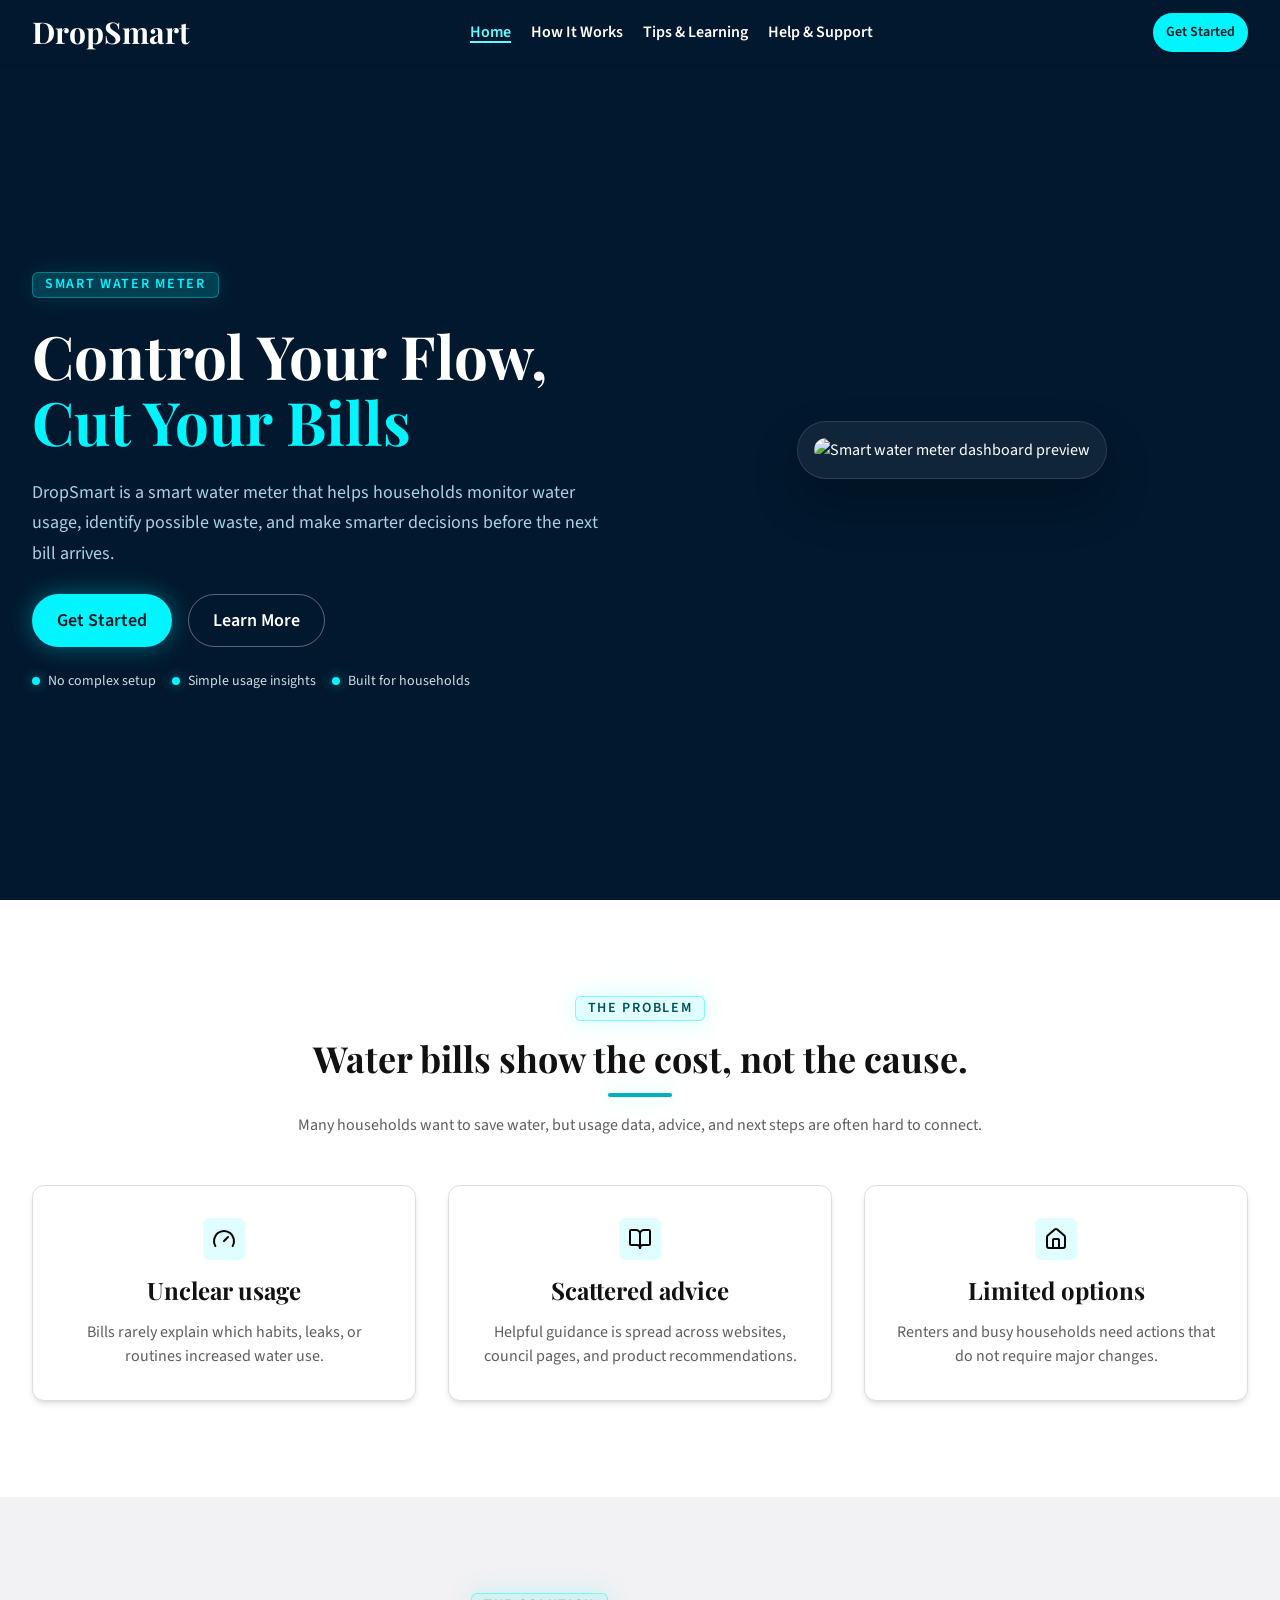
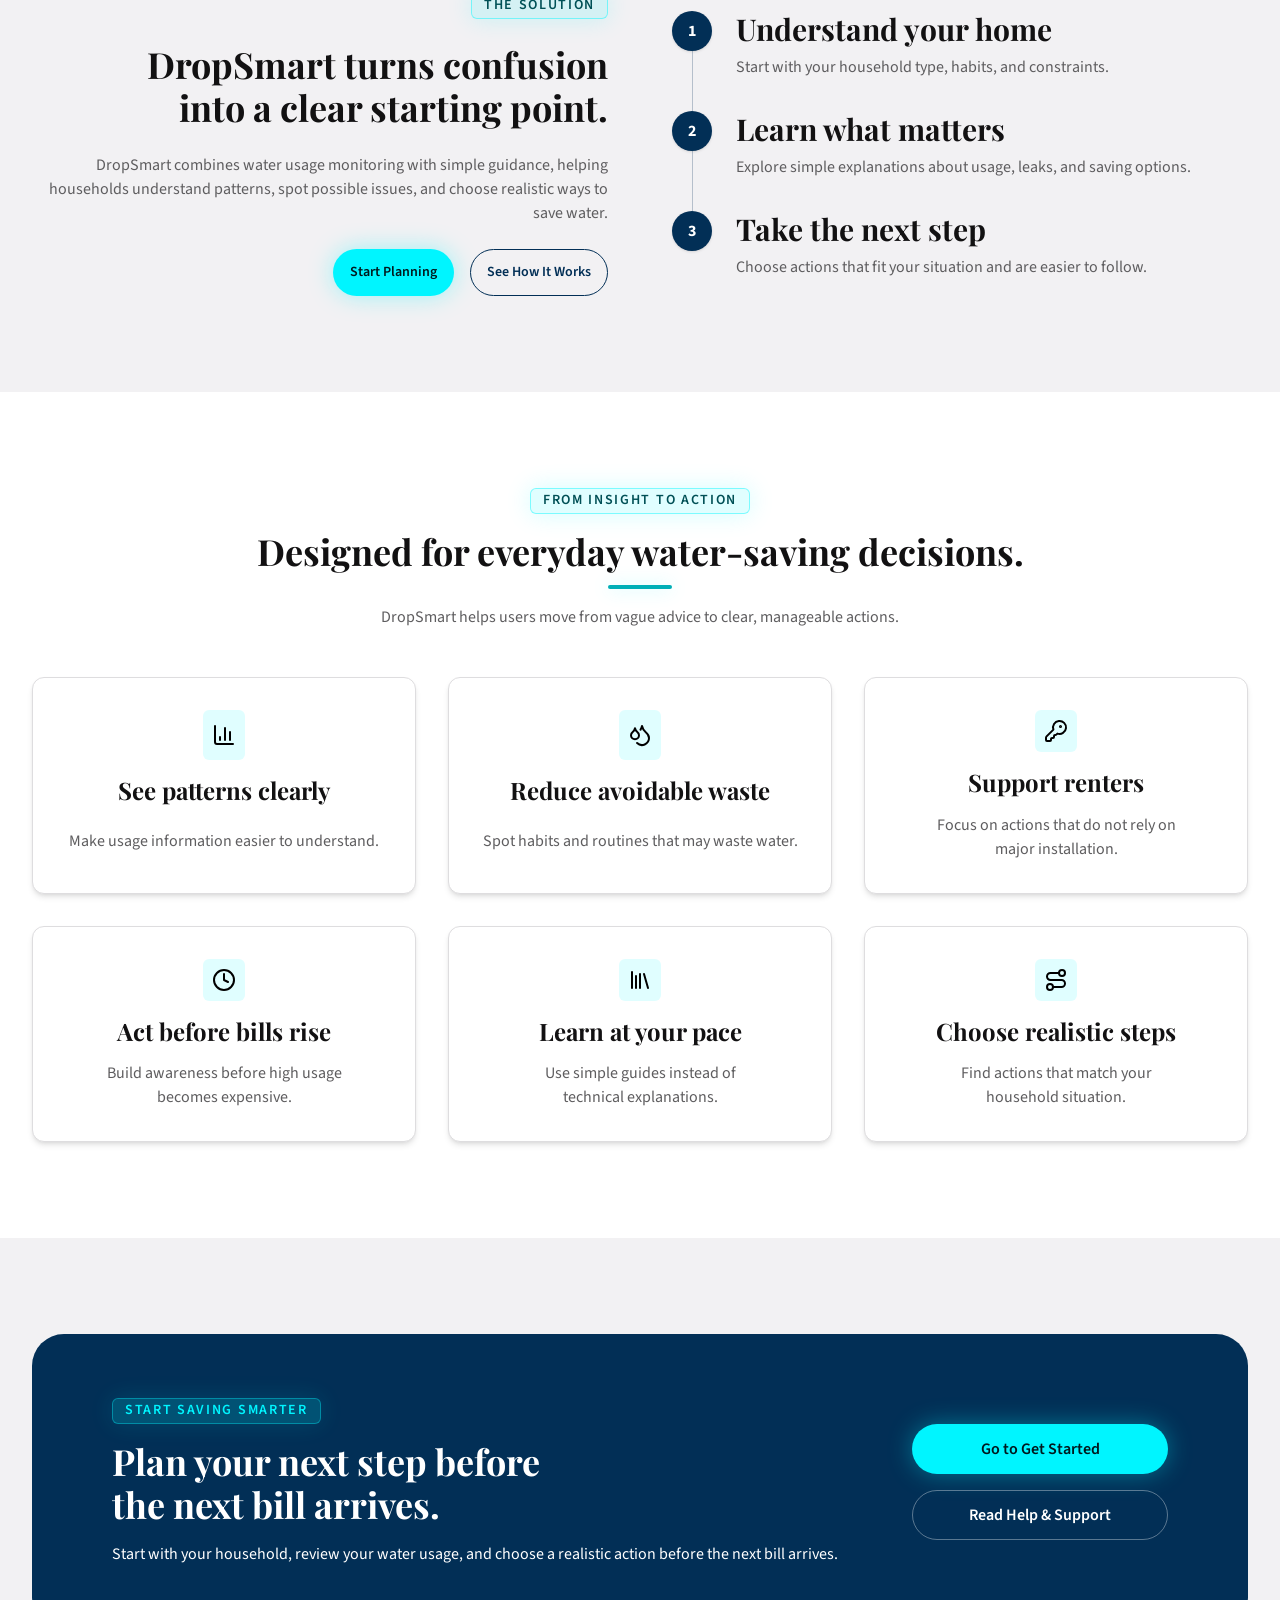
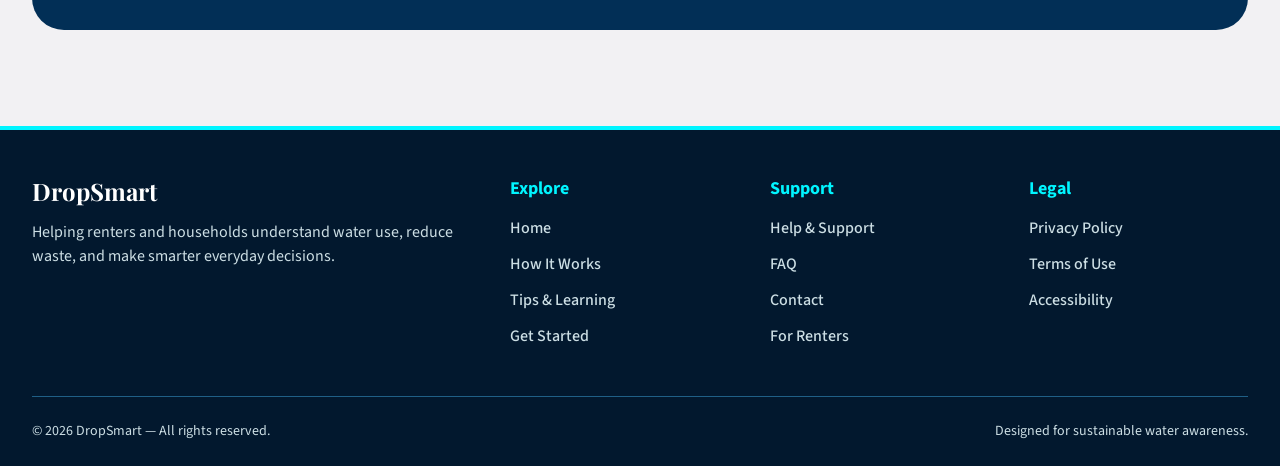
==== index.html @ 9a035179 "Move home hero styles to page CSS" ====
<!doctype html>
<html lang="en">

<head>
  <meta charset="utf-8">
  <meta name="viewport" content="width=device-width,initial-scale=1">
  <meta name="description"
    content="DropSmart helps households understand water use, spot waste, and plan smarter water-saving decisions before the next bill arrives.">
  <title>DropSmart | Smart Water Meter Planning</title>
  <link rel="canonical" href="https://silentlie.github.io/dropsmart-website/">
  <link rel="preconnect" href="https://fonts.googleapis.com">
  <link rel="preconnect" href="https://fonts.gstatic.com" crossorigin>
  <link
    href="https://fonts.googleapis.com/css2?family=Playfair+Display:ital,wght@0,400..900;1,400..900&family=Source+Sans+3:ital,wght@0,200..900;1,200..900&display=swap"
    rel="stylesheet">
  <link rel="stylesheet" href="css/styles.css">
</head>

<body>
  <header class="site-header">
    <div class="container">
      <div class="header-inner">
        <a class="logo" href="./">
          DropSmart
        </a>
        <nav class="nav" aria-label="Main navigation">
          <ul class="nav-list">
            <li><a class="nav-link" href="./" aria-current="page">Home</a></li>
            <li><a class="nav-link" href="./how-it-works/">How It Works</a></li>
            <li><a class="nav-link" href="./tips-learning/">Tips &amp; Learning</a></li>
            <li><a class="nav-link" href="./help-support/">Help &amp; Support</a></li>
          </ul>
        </nav>
        <a class="cta btn accent xs pill pulse" href="./get-started/">
          Get Started
        </a>
        <details class="mobile-menu">
          <summary class="menu-toggle" aria-label="Open navigation menu">☰</summary>
        </details>
      </div>
      <nav class="mobile-nav" aria-label="Mobile navigation">
        <ul class="nav-list">
          <li><a class="nav-link" href="./" aria-current="page">Home</a></li>
          <li><a class="nav-link" href="./how-it-works/">How It Works</a></li>
          <li><a class="nav-link" href="./tips-learning/">Tips &amp; Learning</a></li>
          <li><a class="nav-link" href="./help-support/">Help &amp; Support</a></li>
          <li>
            <a class="cta btn accent pill pulse" href="./get-started/">
              Get Started
            </a>
          </li>
        </ul>
      </nav>
    </div>
  </header>

  <main>
    <section class="hero home-hero" aria-labelledby="hero-title">
      <div class="container">
        <div class="hero-inner grid two">
          <div class="hero-text">
            <p class="eyebrow glass-accent">
              Smart Water Meter
            </p>
            <h1 class="hero-title" id="hero-title">
              Control Your Flow,
              <span>Cut Your Bills</span>
            </h1>
            <p class="hero-description">
              DropSmart is a smart water meter that helps households monitor water usage, identify possible waste, and
              make smarter decisions before the next bill arrives.
            </p>
            <div class="hero-actions cluster">
              <a class="btn accent lg pill glow pulse" href="./get-started/">
                Get Started
              </a>
              <a class="btn outline-inverse lg pill" href="./how-it-works/">
                Learn More
              </a>
            </div>
            <div class="hero-footnotes cluster">
              <span>No complex setup</span>
              <span>Simple usage insights</span>
              <span>Built for households</span>
            </div>
          </div>
          <div class="hero-media">
            <div class="hero-device">
              <img src="https://placehold.co/600x500?text=Smart+Water+Meter" alt="Smart water meter dashboard preview">
            </div>
          </div>
        </div>
      </div>
    </section>

    <section class="problem-section section lg" aria-labelledby="problem-title">
      <div class="container">
        <div class="section-header">
          <p class="eyebrow accent">The Problem</p>
          <h2 id="problem-title">
            Water bills show the cost,
            not the cause.
          </h2>
          <p>
            Many households want to save water,
            but usage data, advice, and next steps
            are often hard to connect.
          </p>
        </div>
        <div class="grid three">
          <article class="card interactive">
            <div class="icon accent borderless shadowless">
              <img src="assets/icons/gauge.svg" alt="" aria-hidden="true">
            </div>
            <h3>Unclear usage</h3>
            <p>
              Bills rarely explain which habits,
              leaks, or routines increased water use.
            </p>
          </article>
          <article class="card interactive">
            <div class="icon accent borderless shadowless">
              <img src="assets/icons/book-open.svg" alt="" aria-hidden="true">
            </div>
            <h3>Scattered advice</h3>
            <p>
              Helpful guidance is spread across websites,
              council pages, and product recommendations.
            </p>
          </article>
          <article class="card interactive">
            <div class="icon accent borderless shadowless">
              <img src="assets/icons/house.svg" alt="" aria-hidden="true">
            </div>
            <h3>Limited options</h3>
            <p>
              Renters and busy households need actions
              that do not require major changes.
            </p>
          </article>
        </div>
      </div>
    </section>

    <section class="solution-section section lg" aria-labelledby="solution-title">
      <div class="container">
        <div class="grid two">
          <div class="solution-intro">
            <p class="eyebrow accent">
              The Solution
            </p>
            <h2 id="solution-title">
              DropSmart turns confusion
              into a clear starting point.
            </h2>
            <p>
              DropSmart combines water usage monitoring with simple guidance, helping households understand patterns,
              spot possible issues, and choose realistic ways to save water.
            </p>
            <div class="solution-actions cluster">
              <a class="btn accent pill glow sm" href="./get-started/">
                Start Planning
              </a>
              <a class="btn outline pill sm" href="./how-it-works/">
                See How It Works
              </a>
            </div>
          </div>
          <ol class="solution-steps">
            <li class="solution-step">
              <div class="solution-step-rail" aria-hidden="true">
                <span class="solution-step-number">1</span>
                <span class="solution-step-line"></span>
              </div>

              <div class="solution-step-body">
                <h3>Understand your home</h3>
                <p>
                  Start with your household type,
                  habits, and constraints.
                </p>
              </div>
            </li>

            <li class="solution-step">
              <div class="solution-step-rail" aria-hidden="true">
                <span class="solution-step-number">2</span>
                <span class="solution-step-line"></span>
              </div>

              <div class="solution-step-body">
                <h3>Learn what matters</h3>
                <p>
                  Explore simple explanations about usage,
                  leaks, and saving options.
                </p>
              </div>
            </li>

            <li class="solution-step">
              <div class="solution-step-rail" aria-hidden="true">
                <span class="solution-step-number">3</span>
                <span class="solution-step-line"></span>
              </div>

              <div class="solution-step-body">
                <h3>Take the next step</h3>
                <p>
                  Choose actions that fit your situation
                  and are easier to follow.
                </p>
              </div>
            </li>
          </ol>
        </div>
      </div>
    </section>

    <section class="benefits-section section lg" aria-labelledby="benefits-title">
      <div class="container">
        <div class="section-header center">
          <p class="eyebrow accent">
            From Insight to Action
          </p>
          <h2 id="benefits-title">
            Designed for everyday
            water-saving decisions.
          </h2>
          <p>
            DropSmart helps users move from vague advice
            to clear, manageable actions.
          </p>
        </div>
        <div class="grid three">
          <article class="card interactive">
            <div class="icon accent borderless shadowless">
              <img src="assets/icons/chart-column.svg" alt="" aria-hidden="true">
            </div>
            <h3>See patterns clearly</h3>
            <p>
              Make usage information easier to understand.
            </p>
          </article>
          <article class="card interactive">
            <div class="icon accent borderless shadowless">
              <img src="assets/icons/droplets.svg" alt="" aria-hidden="true">
            </div>
            <h3>Reduce avoidable waste</h3>
            <p>
              Spot habits and routines
              that may waste water.
            </p>
          </article>
          <article class="card interactive">
            <div class="icon accent borderless shadowless">
              <img src="assets/icons/key-round.svg" alt="" aria-hidden="true">
            </div>
            <h3>Support renters</h3>
            <p>
              Focus on actions that do not rely
              on major installation.
            </p>
          </article>
          <article class="card interactive">
            <div class="icon accent borderless shadowless">
              <img src="assets/icons/clock.svg" alt="" aria-hidden="true">
            </div>
            <h3>Act before bills rise</h3>
            <p>
              Build awareness before high usage
              becomes expensive.
            </p>
          </article>
          <article class="card interactive">
            <div class="icon accent borderless shadowless">
              <img src="assets/icons/library.svg" alt="" aria-hidden="true">
            </div>
            <h3>Learn at your pace</h3>
            <p>
              Use simple guides instead
              of technical explanations.
            </p>
          </article>
          <article class="card interactive">
            <div class="icon accent borderless shadowless">
              <img src="assets/icons/route.svg" alt="" aria-hidden="true">
            </div>
            <h3>Choose realistic steps</h3>
            <p>
              Find actions that match
              your household situation.
            </p>
          </article>
        </div>
      </div>
    </section>

    <section class="cta-section section lg" aria-labelledby="cta-title">
      <div class="container">
        <div class="cta-panel">
          <div class="cta-text">
            <p class="eyebrow glass-accent">Start Saving Smarter</p>
            <h2 id="cta-title">Plan your next step before the next bill arrives.</h2>
            <p>
              Start with your household, review your water usage, and choose a realistic action before the next bill
              arrives.
            </p>
          </div>
          <div class="section-actions">
            <a class="btn accent pill glow pulse" href="./get-started/">Go to Get Started</a>
            <a class="btn outline-inverse pill" href="./help-support/">Read Help &amp; Support</a>
          </div>
        </div>
      </div>
    </section>
  </main>

  <footer class="site-footer">
    <div class="container">
      <div class="footer-top">
        <div class="footer-brand">
          <a class="footer-logo" href="./">
            DropSmart
          </a>
          <p class="footer-description">
            Helping renters and households understand water use,
            reduce waste, and make smarter everyday decisions.
          </p>
        </div>
        <nav class="footer-section" aria-label="Explore">
          <h2 class="footer-heading">
            Explore
          </h2>
          <ul class="footer-list">
            <li><a class="footer-link" href="./">Home</a></li>
            <li><a class="footer-link" href="./how-it-works/">How It Works</a></li>
            <li><a class="footer-link" href="./tips-learning/">Tips &amp; Learning</a></li>
            <li><a class="footer-link" href="./get-started/">Get Started</a></li>
          </ul>
        </nav>
        <nav class="footer-section" aria-label="Support">
          <h2 class="footer-heading">
            Support
          </h2>

          <ul class="footer-list">
            <li><a class="footer-link" href="./help-support/">Help &amp; Support</a></li>
            <li><a class="footer-link" href="./help-support/#faq">FAQ</a></li>
            <li><a class="footer-link" href="./help-support/#contact">Contact</a></li>
            <li><a class="footer-link" href="./tips-learning/#renters">For Renters</a></li>
          </ul>
        </nav>
        <nav class="footer-section" aria-label="Legal">
          <h2 class="footer-heading">
            Legal
          </h2>
          <ul class="footer-list">
            <li><a class="footer-link" href="#">Privacy Policy</a></li>
            <li><a class="footer-link" href="#">Terms of Use</a></li>
            <li><a class="footer-link" href="#">Accessibility</a></li>
          </ul>
        </nav>
      </div>
      <div class="footer-bottom">
        <p class="footer-copy">
          &copy; 2026 DropSmart — All rights reserved.
        </p>
        <p class="footer-note">
          Designed for sustainable water awareness.
        </p>
      </div>
    </div>
  </footer>
</body>

</html>
---- css/styles.css ----
@import "./base/reset.css";
@import "./base/tokens.css";
@import "./base/typography.css";
@import "./base/utils.css";
@import "./layout/layout.css";
@import "./layout/container.css";
@import "./layout/header.css";
@import "./layout/footer.css";
@import "./layout/responsive.css";
@import "./layout/sections.css";
@import "./components/logo.css";
@import "./components/icon.css";
@import "./components/hero.css";
@import "./components/buttons.css";
@import "./components/cards.css";
@import "./components/eyebrow.css";
@import "./components/forms.css";
@import "./components/placeholders.css";
@import "./pages/home.css";
@import "./pages/get-started.css";
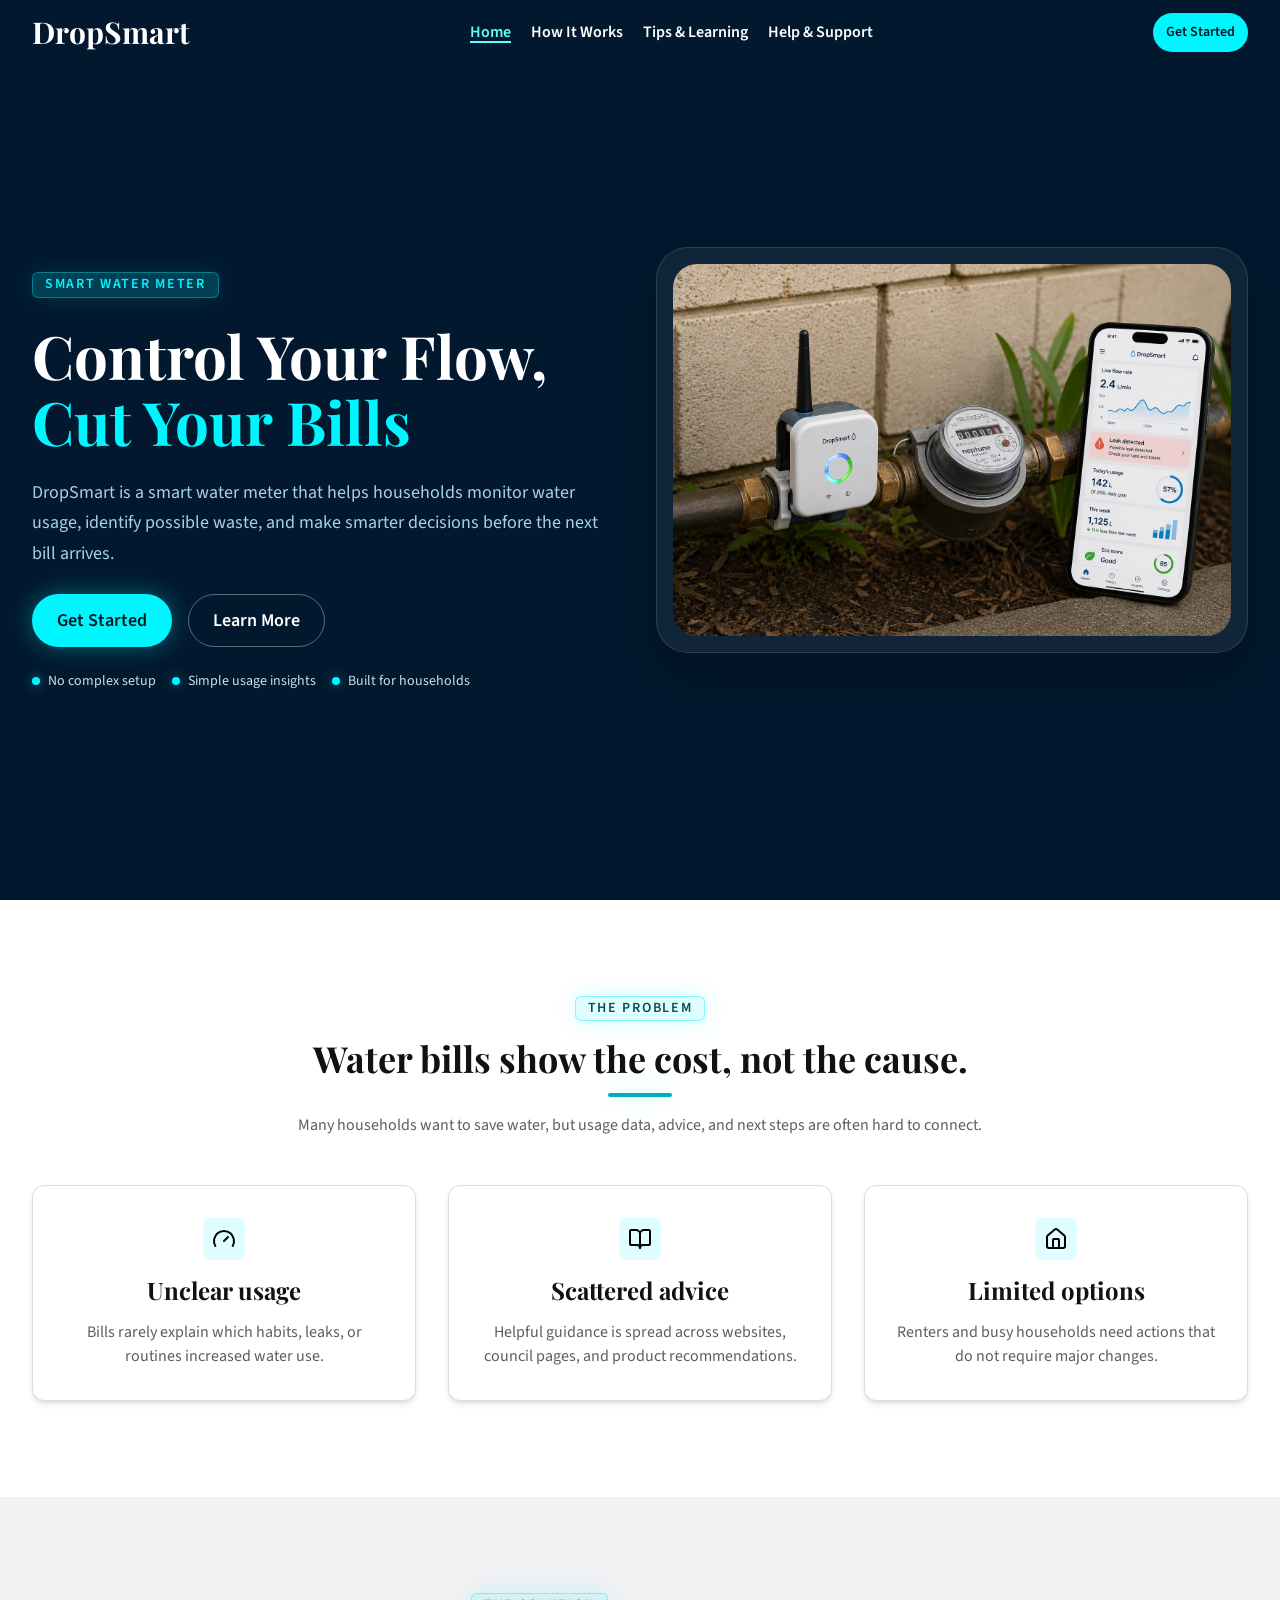
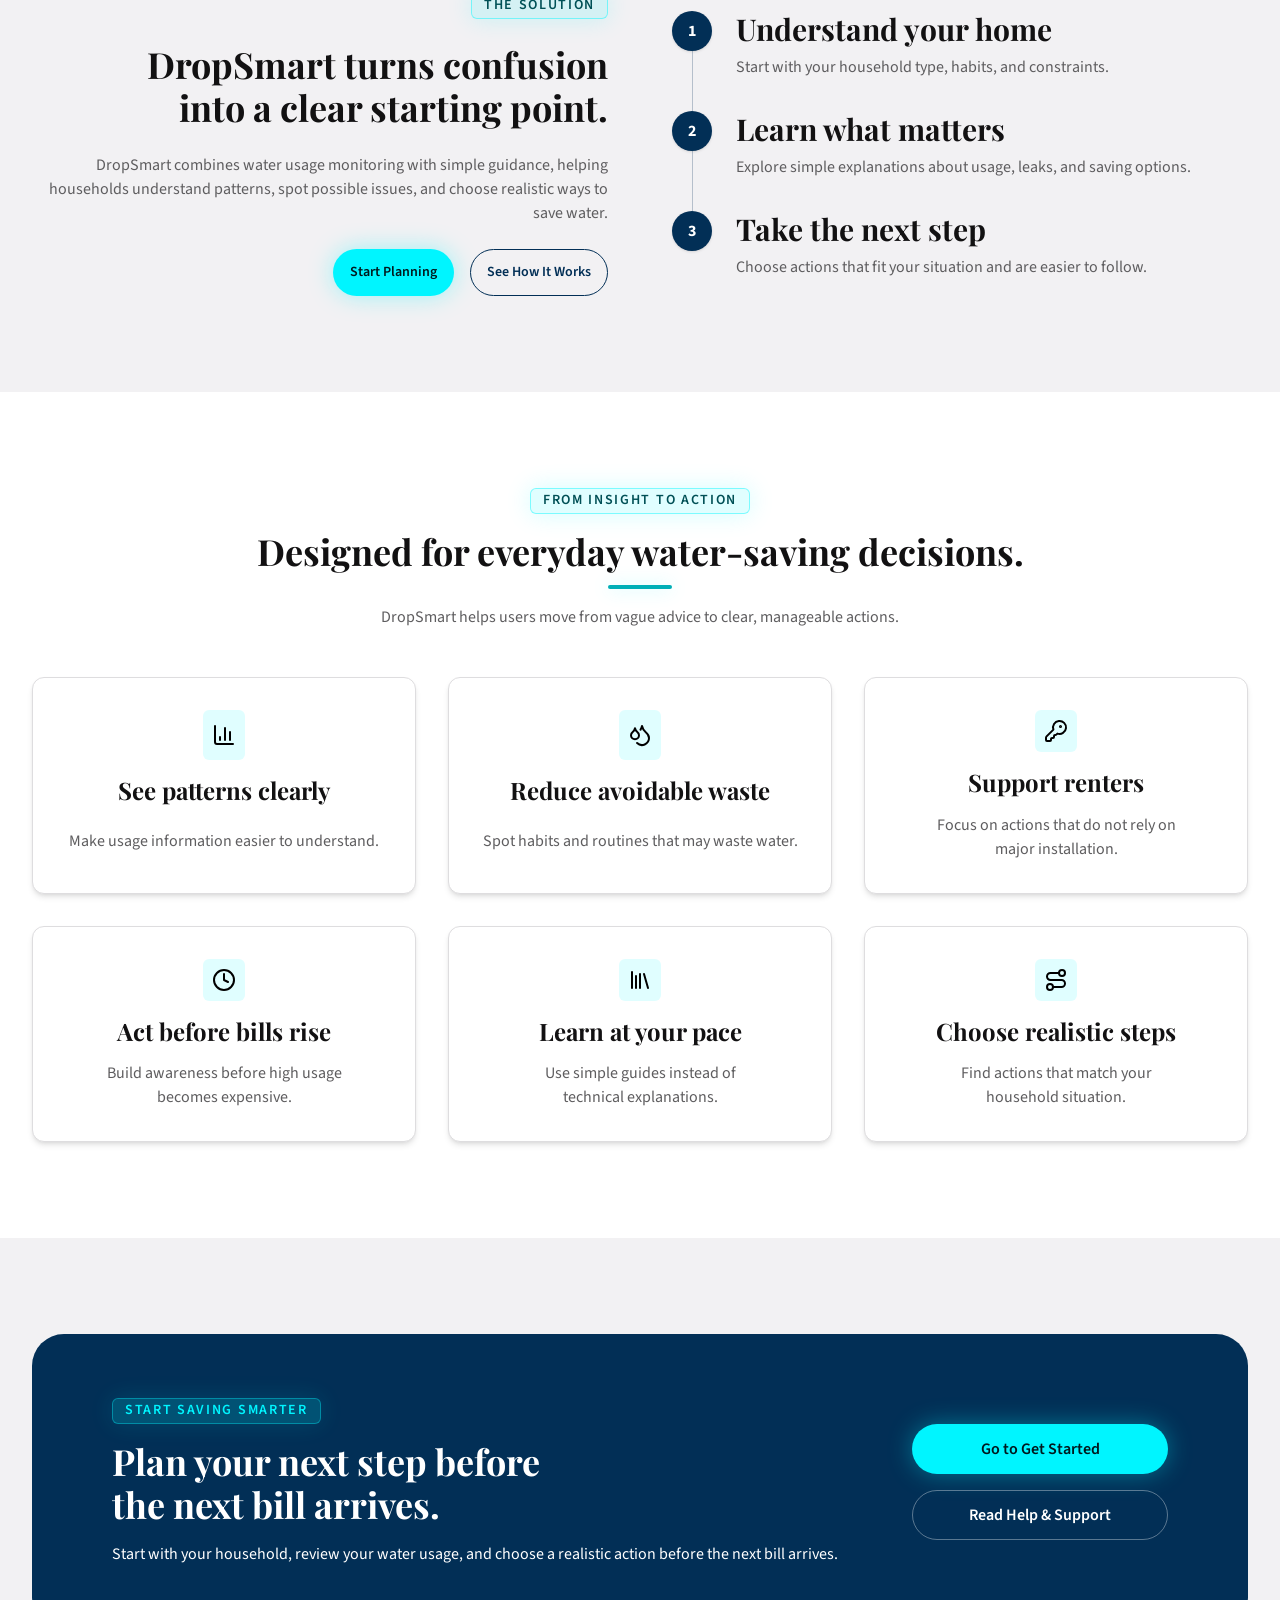
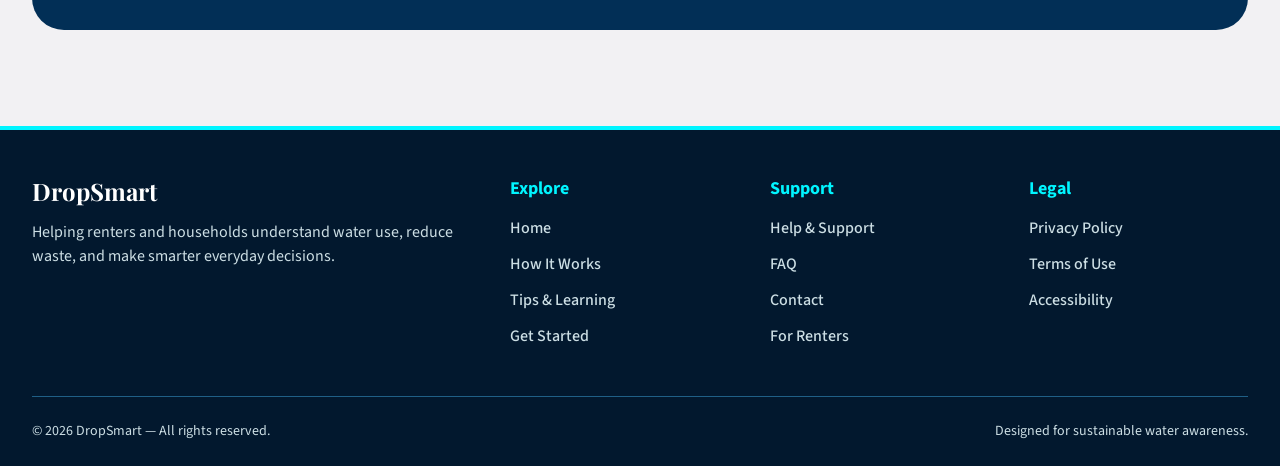
==== commit 545cb6fe: "Build help support page" ====
--- a/index.html
+++ b/index.html
@@ -86,7 +86,7 @@
           </div>
           <div class="hero-media">
             <div class="hero-device">
-              <img src="https://placehold.co/600x500?text=Smart+Water+Meter" alt="Smart water meter dashboard preview">
+              <img src="./assets/images/landing-hero.png" alt="Smart water meter dashboard preview">
             </div>
           </div>
         </div>
@@ -110,7 +110,7 @@
         <div class="grid three">
           <article class="card interactive">
             <div class="icon accent borderless shadowless">
-              <img src="assets/icons/gauge.svg" alt="" aria-hidden="true">
+              <img src="./assets/icons/gauge.svg" alt="" aria-hidden="true">
             </div>
             <h3>Unclear usage</h3>
             <p>
@@ -120,7 +120,7 @@
           </article>
           <article class="card interactive">
             <div class="icon accent borderless shadowless">
-              <img src="assets/icons/book-open.svg" alt="" aria-hidden="true">
+              <img src="./assets/icons/book-open.svg" alt="" aria-hidden="true">
             </div>
             <h3>Scattered advice</h3>
             <p>
@@ -130,7 +130,7 @@
           </article>
           <article class="card interactive">
             <div class="icon accent borderless shadowless">
-              <img src="assets/icons/house.svg" alt="" aria-hidden="true">
+              <img src="./assets/icons/house.svg" alt="" aria-hidden="true">
             </div>
             <h3>Limited options</h3>
             <p>
@@ -234,7 +234,7 @@
         <div class="grid three">
           <article class="card interactive">
             <div class="icon accent borderless shadowless">
-              <img src="assets/icons/chart-column.svg" alt="" aria-hidden="true">
+              <img src="./assets/icons/chart-column.svg" alt="" aria-hidden="true">
             </div>
             <h3>See patterns clearly</h3>
             <p>
@@ -243,7 +243,7 @@
           </article>
           <article class="card interactive">
             <div class="icon accent borderless shadowless">
-              <img src="assets/icons/droplets.svg" alt="" aria-hidden="true">
+              <img src="./assets/icons/droplets.svg" alt="" aria-hidden="true">
             </div>
             <h3>Reduce avoidable waste</h3>
             <p>
@@ -253,7 +253,7 @@
           </article>
           <article class="card interactive">
             <div class="icon accent borderless shadowless">
-              <img src="assets/icons/key-round.svg" alt="" aria-hidden="true">
+              <img src="./assets/icons/key-round.svg" alt="" aria-hidden="true">
             </div>
             <h3>Support renters</h3>
             <p>
@@ -263,7 +263,7 @@
           </article>
           <article class="card interactive">
             <div class="icon accent borderless shadowless">
-              <img src="assets/icons/clock.svg" alt="" aria-hidden="true">
+              <img src="./assets/icons/clock.svg" alt="" aria-hidden="true">
             </div>
             <h3>Act before bills rise</h3>
             <p>
@@ -273,7 +273,7 @@
           </article>
           <article class="card interactive">
             <div class="icon accent borderless shadowless">
-              <img src="assets/icons/library.svg" alt="" aria-hidden="true">
+              <img src="./assets/icons/library.svg" alt="" aria-hidden="true">
             </div>
             <h3>Learn at your pace</h3>
             <p>
@@ -283,7 +283,7 @@
           </article>
           <article class="card interactive">
             <div class="icon accent borderless shadowless">
-              <img src="assets/icons/route.svg" alt="" aria-hidden="true">
+              <img src="./assets/icons/route.svg" alt="" aria-hidden="true">
             </div>
             <h3>Choose realistic steps</h3>
             <p>
--- a/css/styles.css
+++ b/css/styles.css
@@ -17,4 +17,5 @@
 @import "./components/forms.css";
 @import "./components/placeholders.css";
 @import "./pages/home.css";
-@import "./pages/get-started.css";+@import "./pages/help-support.css";
+@import "./pages/get-started.css";
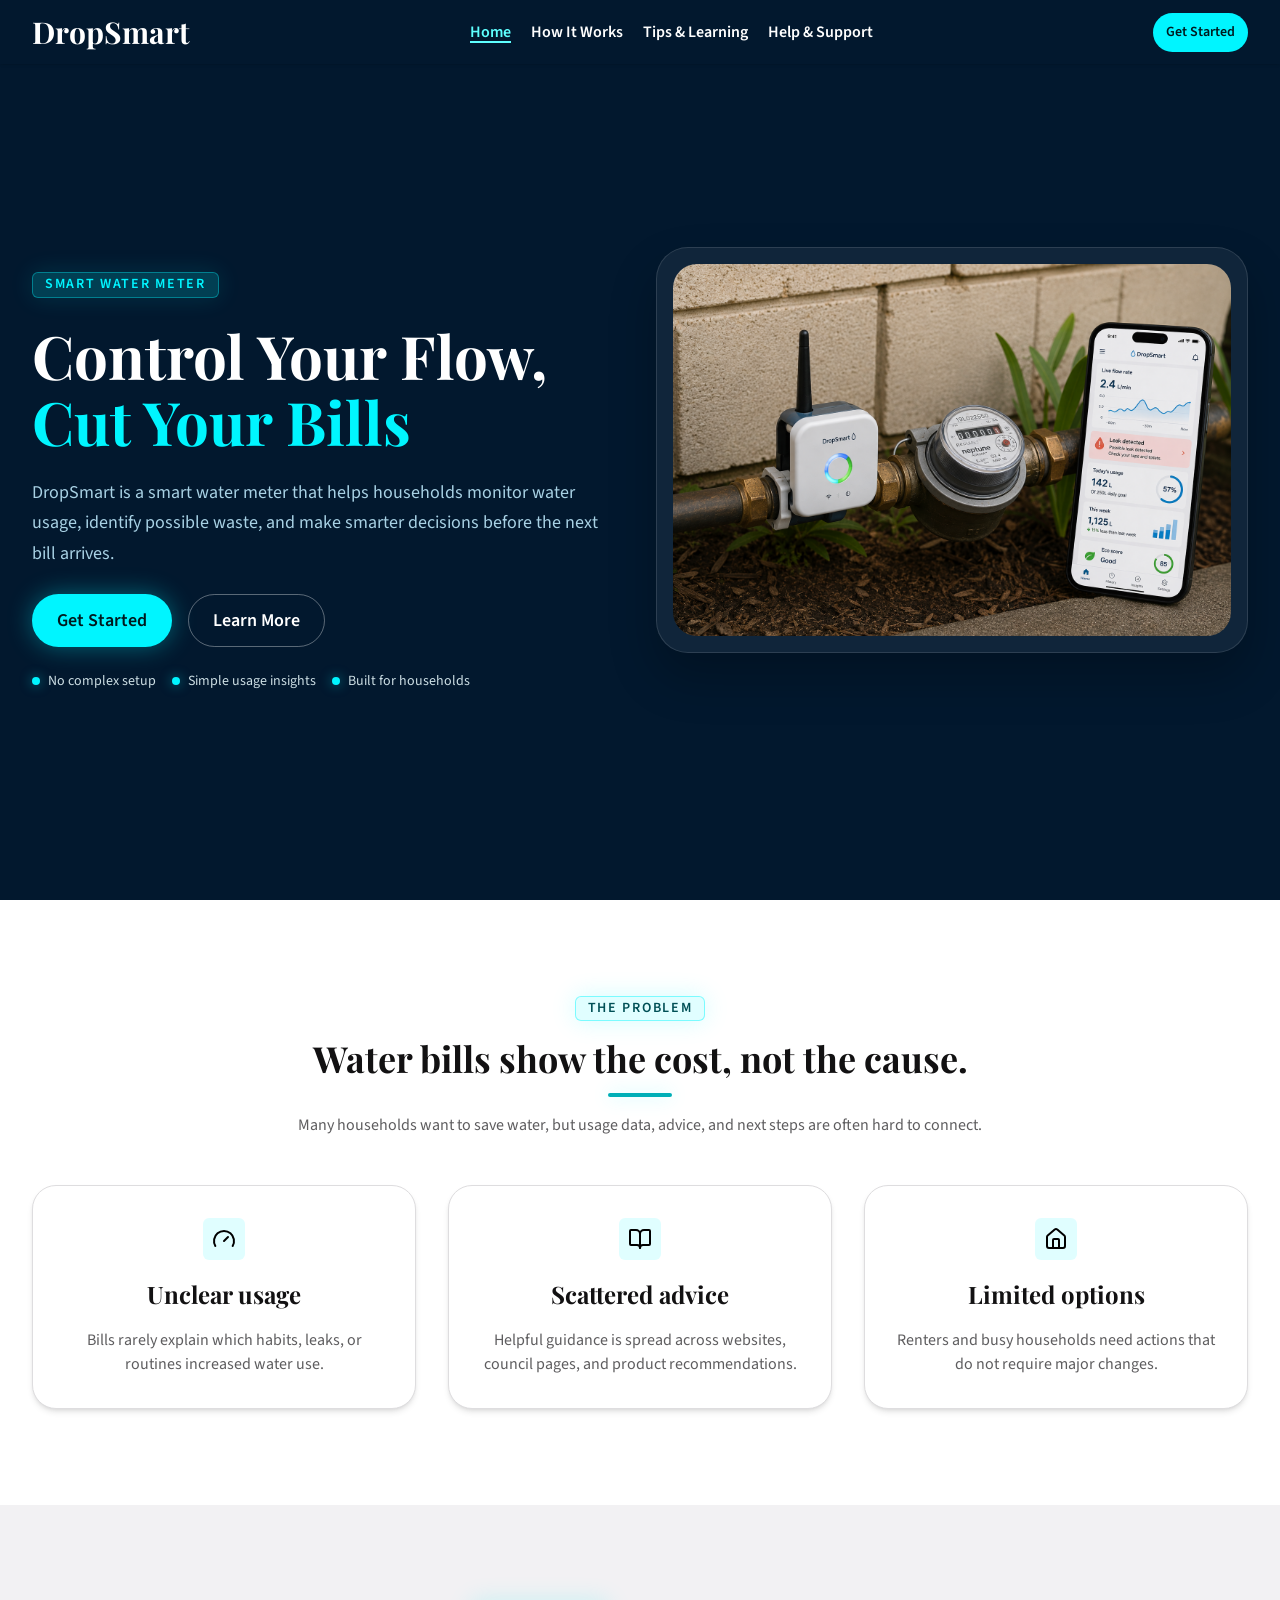
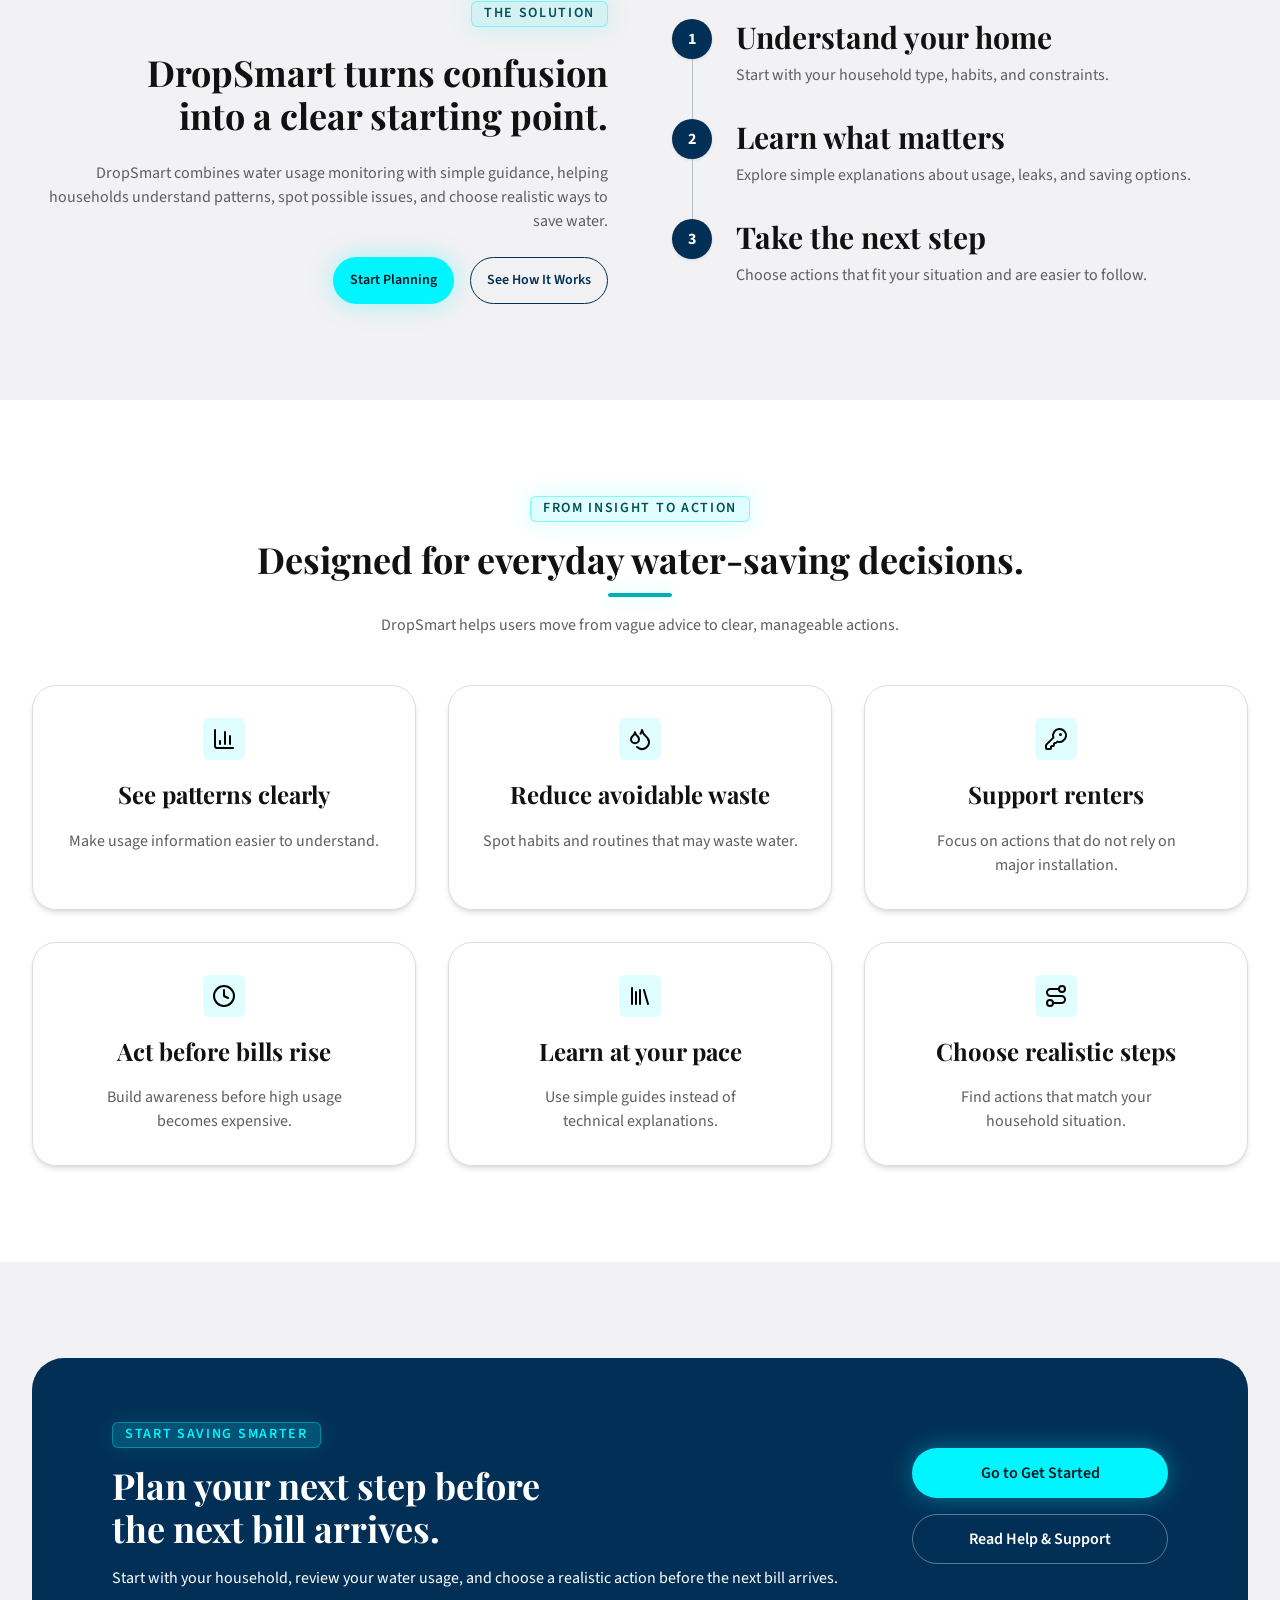
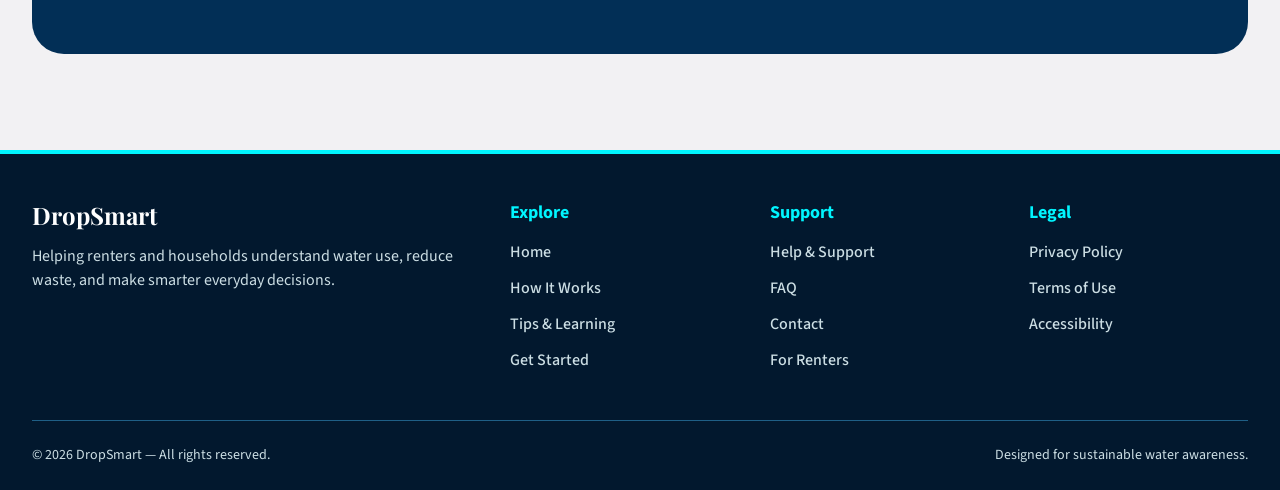
==== commit 345b4dd1: "Refactor home styles into reusable components" ====
--- a/index.html
+++ b/index.html
@@ -55,14 +55,14 @@
   </header>
 
   <main>
-    <section class="hero home-hero" aria-labelledby="hero-title">
+    <section class="hero full-height" aria-labelledby="hero-title">
       <div class="container">
         <div class="hero-inner grid two">
           <div class="hero-text">
             <p class="eyebrow glass-accent">
               Smart Water Meter
             </p>
-            <h1 class="hero-title" id="hero-title">
+            <h1 class="hero-title text-display-lg" id="hero-title">
               Control Your Flow,
               <span>Cut Your Bills</span>
             </h1>
@@ -78,14 +78,14 @@
                 Learn More
               </a>
             </div>
-            <div class="hero-footnotes cluster">
+            <div class="hero-footnotes cluster dot-list text-body-sm">
               <span>No complex setup</span>
               <span>Simple usage insights</span>
               <span>Built for households</span>
             </div>
           </div>
           <div class="hero-media">
-            <div class="hero-device">
+            <div class="glass-frame">
               <img src="./assets/images/landing-hero.png" alt="Smart water meter dashboard preview">
             </div>
           </div>
@@ -93,9 +93,9 @@
       </div>
     </section>
 
-    <section class="problem-section section lg" aria-labelledby="problem-title">
-      <div class="container">
-        <div class="section-header">
+    <section class="section lg" aria-labelledby="problem-title">
+      <div class="container grid gap-12 sm-gap-8">
+        <div class="section-header center accent-line">
           <p class="eyebrow accent">The Problem</p>
           <h2 id="problem-title">
             Water bills show the cost,
@@ -108,31 +108,31 @@
           </p>
         </div>
         <div class="grid three">
-          <article class="card interactive">
+          <article class="feature-card center card xl quiet interactive">
             <div class="icon accent borderless shadowless">
               <img src="./assets/icons/gauge.svg" alt="" aria-hidden="true">
             </div>
-            <h3>Unclear usage</h3>
+            <h3 class="text-headline-sm">Unclear usage</h3>
             <p>
               Bills rarely explain which habits,
               leaks, or routines increased water use.
             </p>
           </article>
-          <article class="card interactive">
+          <article class="feature-card center card xl quiet interactive">
             <div class="icon accent borderless shadowless">
               <img src="./assets/icons/book-open.svg" alt="" aria-hidden="true">
             </div>
-            <h3>Scattered advice</h3>
+            <h3 class="text-headline-sm">Scattered advice</h3>
             <p>
               Helpful guidance is spread across websites,
               council pages, and product recommendations.
             </p>
           </article>
-          <article class="card interactive">
+          <article class="feature-card center card xl quiet interactive">
             <div class="icon accent borderless shadowless">
               <img src="./assets/icons/house.svg" alt="" aria-hidden="true">
             </div>
-            <h3>Limited options</h3>
+            <h3 class="text-headline-sm">Limited options</h3>
             <p>
               Renters and busy households need actions
               that do not require major changes.
@@ -142,10 +142,10 @@
       </div>
     </section>
 
-    <section class="solution-section section lg" aria-labelledby="solution-title">
+    <section class="section lg bg-page" aria-labelledby="solution-title">
       <div class="container">
-        <div class="grid two">
-          <div class="solution-intro">
+        <div class="grid two gap-16 sm-gap-8 items-center">
+          <div class="section-intro end">
             <p class="eyebrow accent">
               The Solution
             </p>
@@ -157,7 +157,7 @@
               DropSmart combines water usage monitoring with simple guidance, helping households understand patterns,
               spot possible issues, and choose realistic ways to save water.
             </p>
-            <div class="solution-actions cluster">
+            <div class="cluster">
               <a class="btn accent pill glow sm" href="./get-started/">
                 Start Planning
               </a>
@@ -166,14 +166,14 @@
               </a>
             </div>
           </div>
-          <ol class="solution-steps">
-            <li class="solution-step">
-              <div class="solution-step-rail" aria-hidden="true">
-                <span class="solution-step-number">1</span>
-                <span class="solution-step-line"></span>
-              </div>
-
-              <div class="solution-step-body">
+          <ol class="rail-steps">
+            <li class="rail-step">
+              <div class="rail-step-rail" aria-hidden="true">
+                <span class="rail-step-number font-bold">1</span>
+                <span class="rail-step-line"></span>
+              </div>
+
+              <div class="rail-step-body">
                 <h3>Understand your home</h3>
                 <p>
                   Start with your household type,
@@ -182,13 +182,13 @@
               </div>
             </li>
 
-            <li class="solution-step">
-              <div class="solution-step-rail" aria-hidden="true">
-                <span class="solution-step-number">2</span>
-                <span class="solution-step-line"></span>
-              </div>
-
-              <div class="solution-step-body">
+            <li class="rail-step">
+              <div class="rail-step-rail" aria-hidden="true">
+                <span class="rail-step-number font-bold">2</span>
+                <span class="rail-step-line"></span>
+              </div>
+
+              <div class="rail-step-body">
                 <h3>Learn what matters</h3>
                 <p>
                   Explore simple explanations about usage,
@@ -197,13 +197,13 @@
               </div>
             </li>
 
-            <li class="solution-step">
-              <div class="solution-step-rail" aria-hidden="true">
-                <span class="solution-step-number">3</span>
-                <span class="solution-step-line"></span>
-              </div>
-
-              <div class="solution-step-body">
+            <li class="rail-step">
+              <div class="rail-step-rail" aria-hidden="true">
+                <span class="rail-step-number font-bold">3</span>
+                <span class="rail-step-line"></span>
+              </div>
+
+              <div class="rail-step-body">
                 <h3>Take the next step</h3>
                 <p>
                   Choose actions that fit your situation
@@ -216,9 +216,9 @@
       </div>
     </section>
 
-    <section class="benefits-section section lg" aria-labelledby="benefits-title">
-      <div class="container">
-        <div class="section-header center">
+    <section class="section lg" aria-labelledby="benefits-title">
+      <div class="container grid gap-12 sm-gap-8">
+        <div class="section-header center accent-line">
           <p class="eyebrow accent">
             From Insight to Action
           </p>
@@ -232,60 +232,60 @@
           </p>
         </div>
         <div class="grid three">
-          <article class="card interactive">
+          <article class="feature-card center card xl quiet interactive">
             <div class="icon accent borderless shadowless">
               <img src="./assets/icons/chart-column.svg" alt="" aria-hidden="true">
             </div>
-            <h3>See patterns clearly</h3>
+            <h3 class="text-headline-sm">See patterns clearly</h3>
             <p>
               Make usage information easier to understand.
             </p>
           </article>
-          <article class="card interactive">
+          <article class="feature-card center card xl quiet interactive">
             <div class="icon accent borderless shadowless">
               <img src="./assets/icons/droplets.svg" alt="" aria-hidden="true">
             </div>
-            <h3>Reduce avoidable waste</h3>
+            <h3 class="text-headline-sm">Reduce avoidable waste</h3>
             <p>
               Spot habits and routines
               that may waste water.
             </p>
           </article>
-          <article class="card interactive">
+          <article class="feature-card center card xl quiet interactive">
             <div class="icon accent borderless shadowless">
               <img src="./assets/icons/key-round.svg" alt="" aria-hidden="true">
             </div>
-            <h3>Support renters</h3>
+            <h3 class="text-headline-sm">Support renters</h3>
             <p>
               Focus on actions that do not rely
               on major installation.
             </p>
           </article>
-          <article class="card interactive">
+          <article class="feature-card center card xl quiet interactive">
             <div class="icon accent borderless shadowless">
               <img src="./assets/icons/clock.svg" alt="" aria-hidden="true">
             </div>
-            <h3>Act before bills rise</h3>
+            <h3 class="text-headline-sm">Act before bills rise</h3>
             <p>
               Build awareness before high usage
               becomes expensive.
             </p>
           </article>
-          <article class="card interactive">
+          <article class="feature-card center card xl quiet interactive">
             <div class="icon accent borderless shadowless">
               <img src="./assets/icons/library.svg" alt="" aria-hidden="true">
             </div>
-            <h3>Learn at your pace</h3>
+            <h3 class="text-headline-sm">Learn at your pace</h3>
             <p>
               Use simple guides instead
               of technical explanations.
             </p>
           </article>
-          <article class="card interactive">
+          <article class="feature-card center card xl quiet interactive">
             <div class="icon accent borderless shadowless">
               <img src="./assets/icons/route.svg" alt="" aria-hidden="true">
             </div>
-            <h3>Choose realistic steps</h3>
+            <h3 class="text-headline-sm">Choose realistic steps</h3>
             <p>
               Find actions that match
               your household situation.
@@ -295,9 +295,9 @@
       </div>
     </section>
 
-    <section class="cta-section section lg" aria-labelledby="cta-title">
+    <section class="section lg bg-page" aria-labelledby="cta-title">
       <div class="container">
-        <div class="cta-panel">
+        <div class="cta-panel grid gap-12 cols-fr-auto sm-cols-1">
           <div class="cta-text">
             <p class="eyebrow glass-accent">Start Saving Smarter</p>
             <h2 id="cta-title">Plan your next step before the next bill arrives.</h2>
--- a/css/styles.css
+++ b/css/styles.css
@@ -10,12 +10,16 @@
 @import "./layout/sections.css";
 @import "./components/logo.css";
 @import "./components/icon.css";
+@import "./components/badges.css";
 @import "./components/hero.css";
 @import "./components/buttons.css";
 @import "./components/cards.css";
+@import "./components/notices.css";
+@import "./components/accordion.css";
+@import "./components/steps.css";
+@import "./components/cta.css";
 @import "./components/eyebrow.css";
 @import "./components/forms.css";
 @import "./components/placeholders.css";
-@import "./pages/home.css";
 @import "./pages/help-support.css";
 @import "./pages/get-started.css";
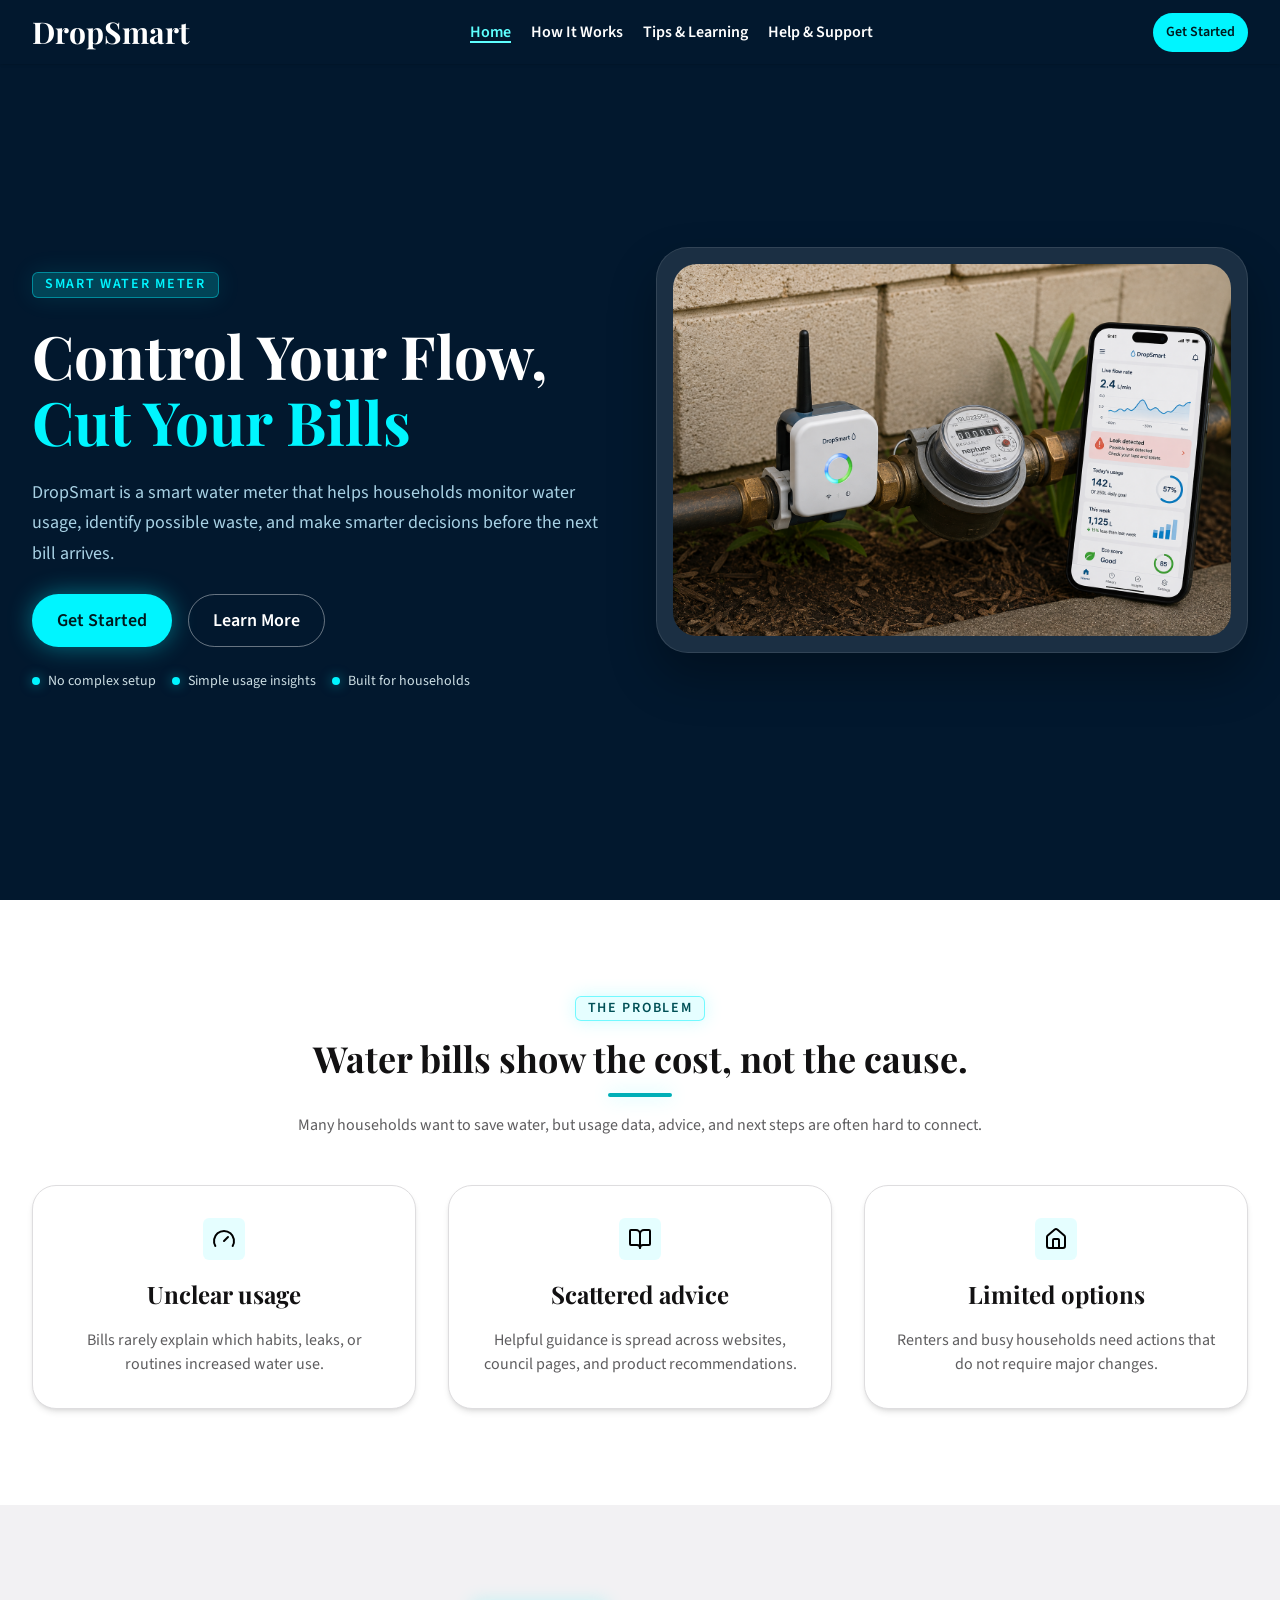
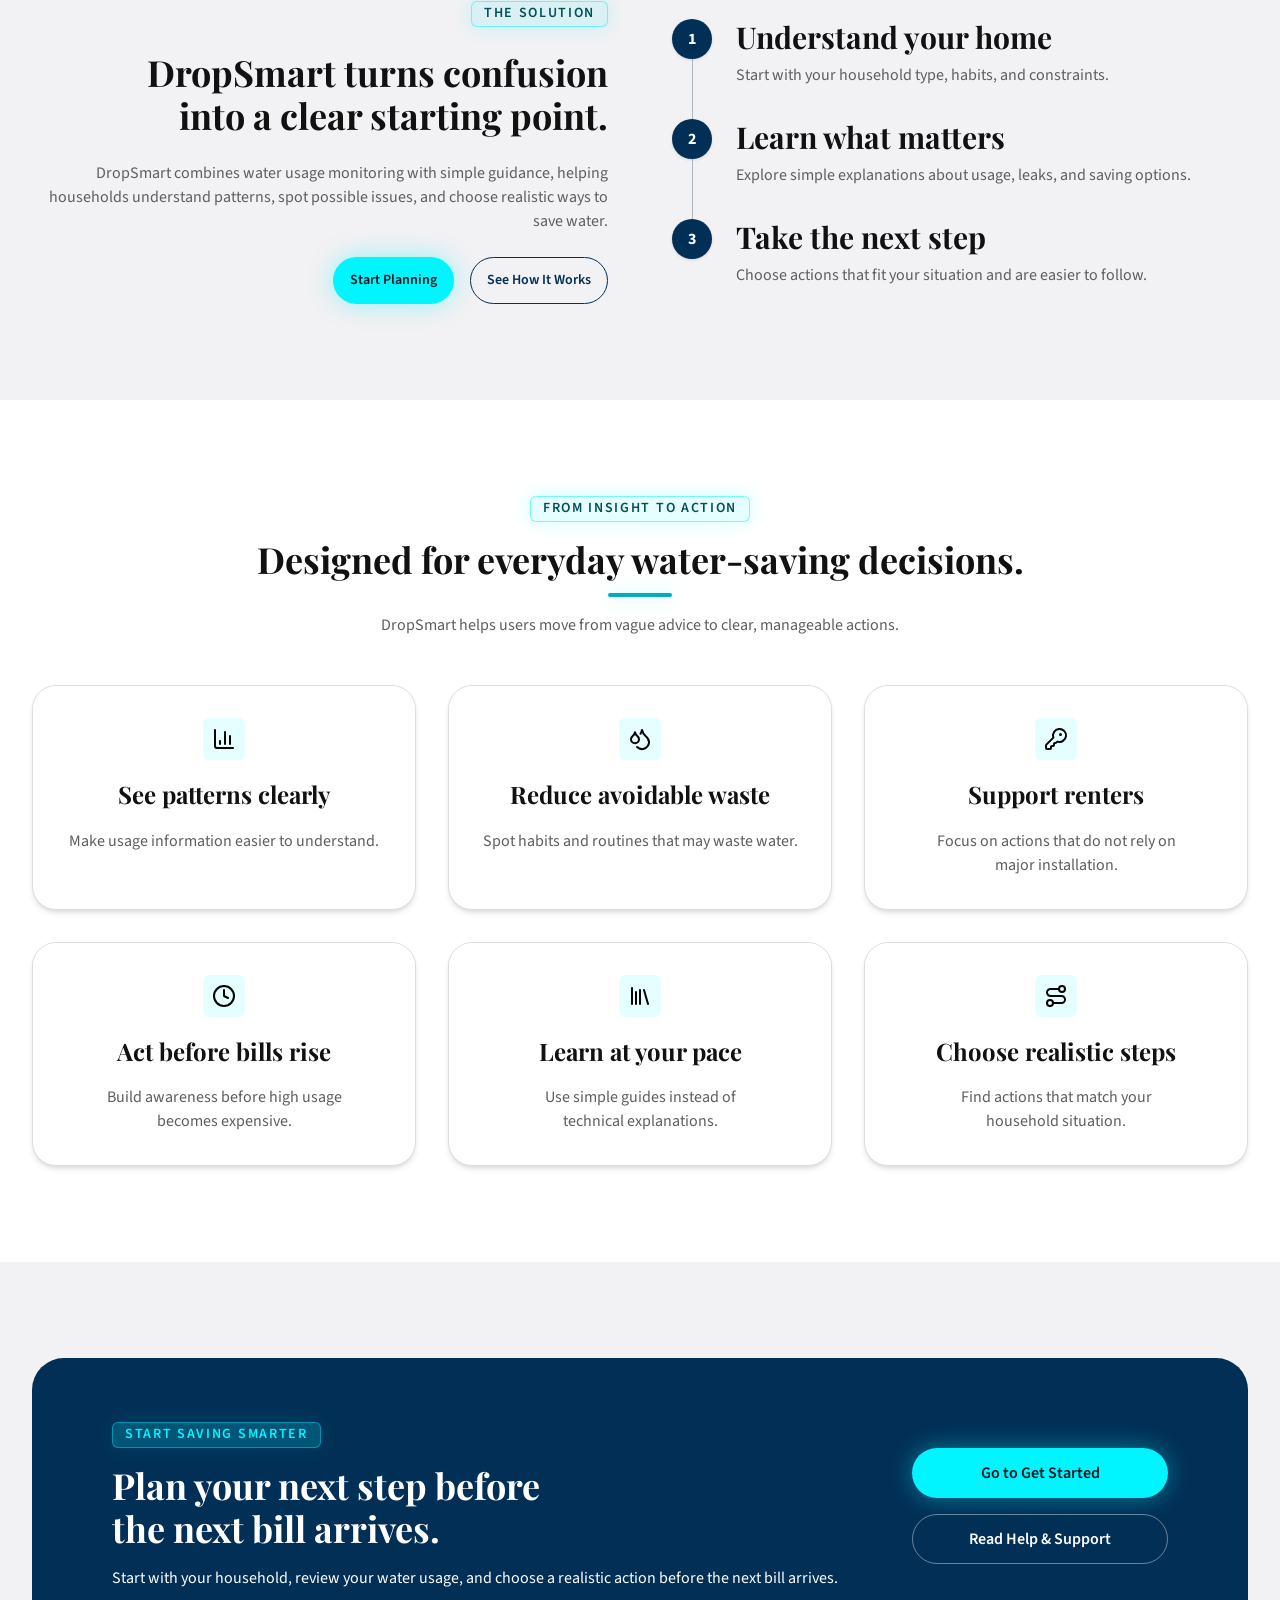
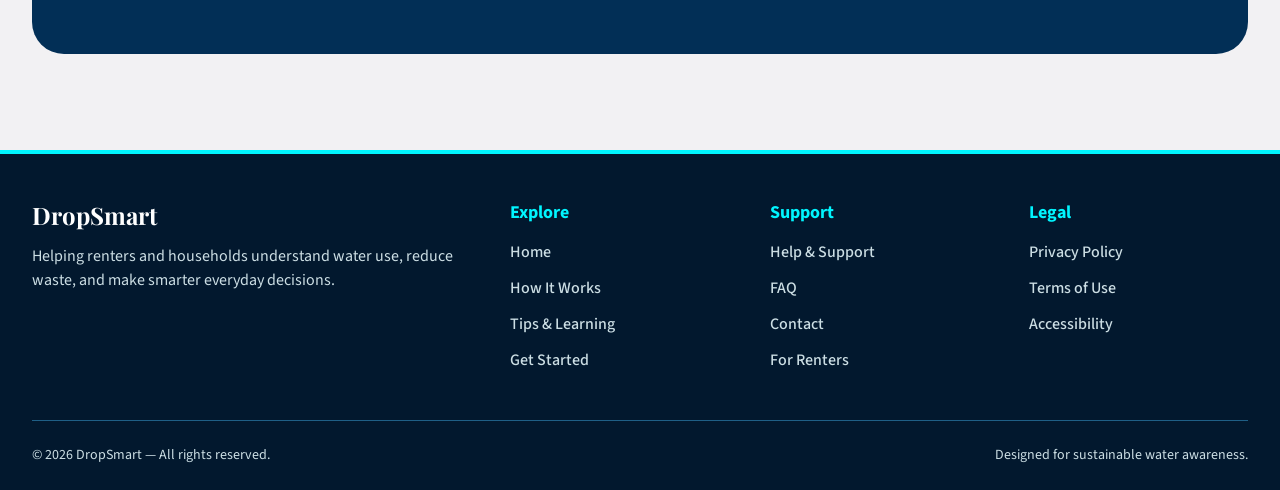
==== commit eb437daf: "Add reusable focus ring styles" ====
--- a/index.html
+++ b/index.html
@@ -20,30 +20,30 @@
   <header class="site-header">
     <div class="container">
       <div class="header-inner">
-        <a class="logo" href="./">
+        <a class="focus-ring spaced radius-sm logo" href="./">
           DropSmart
         </a>
         <nav class="nav" aria-label="Main navigation">
           <ul class="nav-list">
-            <li><a class="nav-link" href="./" aria-current="page">Home</a></li>
-            <li><a class="nav-link" href="./how-it-works/">How It Works</a></li>
-            <li><a class="nav-link" href="./tips-learning/">Tips &amp; Learning</a></li>
-            <li><a class="nav-link" href="./help-support/">Help &amp; Support</a></li>
+            <li><a class="focus-ring spaced radius-sm nav-link" href="./" aria-current="page">Home</a></li>
+            <li><a class="focus-ring spaced radius-sm nav-link" href="./how-it-works/">How It Works</a></li>
+            <li><a class="focus-ring spaced radius-sm nav-link" href="./tips-learning/">Tips &amp; Learning</a></li>
+            <li><a class="focus-ring spaced radius-sm nav-link" href="./help-support/">Help &amp; Support</a></li>
           </ul>
         </nav>
         <a class="cta btn accent xs pill pulse" href="./get-started/">
           Get Started
         </a>
         <details class="mobile-menu">
-          <summary class="menu-toggle" aria-label="Open navigation menu">☰</summary>
+          <summary class="focus-ring radius-md menu-toggle" aria-label="Open navigation menu">☰</summary>
         </details>
       </div>
       <nav class="mobile-nav" aria-label="Mobile navigation">
         <ul class="nav-list">
-          <li><a class="nav-link" href="./" aria-current="page">Home</a></li>
-          <li><a class="nav-link" href="./how-it-works/">How It Works</a></li>
-          <li><a class="nav-link" href="./tips-learning/">Tips &amp; Learning</a></li>
-          <li><a class="nav-link" href="./help-support/">Help &amp; Support</a></li>
+          <li><a class="focus-ring spaced radius-sm nav-link" href="./" aria-current="page">Home</a></li>
+          <li><a class="focus-ring spaced radius-sm nav-link" href="./how-it-works/">How It Works</a></li>
+          <li><a class="focus-ring spaced radius-sm nav-link" href="./tips-learning/">Tips &amp; Learning</a></li>
+          <li><a class="focus-ring spaced radius-sm nav-link" href="./help-support/">Help &amp; Support</a></li>
           <li>
             <a class="cta btn accent pill pulse" href="./get-started/">
               Get Started
@@ -319,7 +319,7 @@
     <div class="container">
       <div class="footer-top">
         <div class="footer-brand">
-          <a class="footer-logo" href="./">
+          <a class="focus-ring spaced radius-sm footer-logo" href="./">
             DropSmart
           </a>
           <p class="footer-description">
@@ -332,10 +332,10 @@
             Explore
           </h2>
           <ul class="footer-list">
-            <li><a class="footer-link" href="./">Home</a></li>
-            <li><a class="footer-link" href="./how-it-works/">How It Works</a></li>
-            <li><a class="footer-link" href="./tips-learning/">Tips &amp; Learning</a></li>
-            <li><a class="footer-link" href="./get-started/">Get Started</a></li>
+            <li><a class="focus-ring spaced radius-sm footer-link" href="./">Home</a></li>
+            <li><a class="focus-ring spaced radius-sm footer-link" href="./how-it-works/">How It Works</a></li>
+            <li><a class="focus-ring spaced radius-sm footer-link" href="./tips-learning/">Tips &amp; Learning</a></li>
+            <li><a class="focus-ring spaced radius-sm footer-link" href="./get-started/">Get Started</a></li>
           </ul>
         </nav>
         <nav class="footer-section" aria-label="Support">
@@ -344,10 +344,10 @@
           </h2>
 
           <ul class="footer-list">
-            <li><a class="footer-link" href="./help-support/">Help &amp; Support</a></li>
-            <li><a class="footer-link" href="./help-support/#faq">FAQ</a></li>
-            <li><a class="footer-link" href="./help-support/#contact">Contact</a></li>
-            <li><a class="footer-link" href="./tips-learning/#renters">For Renters</a></li>
+            <li><a class="focus-ring spaced radius-sm footer-link" href="./help-support/">Help &amp; Support</a></li>
+            <li><a class="focus-ring spaced radius-sm footer-link" href="./help-support/#faq">FAQ</a></li>
+            <li><a class="focus-ring spaced radius-sm footer-link" href="./help-support/#contact">Contact</a></li>
+            <li><a class="focus-ring spaced radius-sm footer-link" href="./tips-learning/#renters">For Renters</a></li>
           </ul>
         </nav>
         <nav class="footer-section" aria-label="Legal">
@@ -355,9 +355,9 @@
             Legal
           </h2>
           <ul class="footer-list">
-            <li><a class="footer-link" href="#">Privacy Policy</a></li>
-            <li><a class="footer-link" href="#">Terms of Use</a></li>
-            <li><a class="footer-link" href="#">Accessibility</a></li>
+            <li><a class="focus-ring spaced radius-sm footer-link" href="#">Privacy Policy</a></li>
+            <li><a class="focus-ring spaced radius-sm footer-link" href="#">Terms of Use</a></li>
+            <li><a class="focus-ring spaced radius-sm footer-link" href="#">Accessibility</a></li>
           </ul>
         </nav>
       </div>
--- a/css/styles.css
+++ b/css/styles.css
@@ -1,5 +1,10 @@
 @import "./base/reset.css";
-@import "./base/tokens.css";
+@import "./base/colors.css";
+@import "./base/spacing.css";
+@import "./base/shadow.css";
+@import "./base/radius.css";
+@import "./base/borders.css";
+@import "./base/motion.css";
 @import "./base/typography.css";
 @import "./base/utils.css";
 @import "./layout/layout.css";
@@ -23,3 +28,4 @@
 @import "./components/placeholders.css";
 @import "./pages/help-support.css";
 @import "./pages/get-started.css";
+@import "./pages/tips-learning.css";
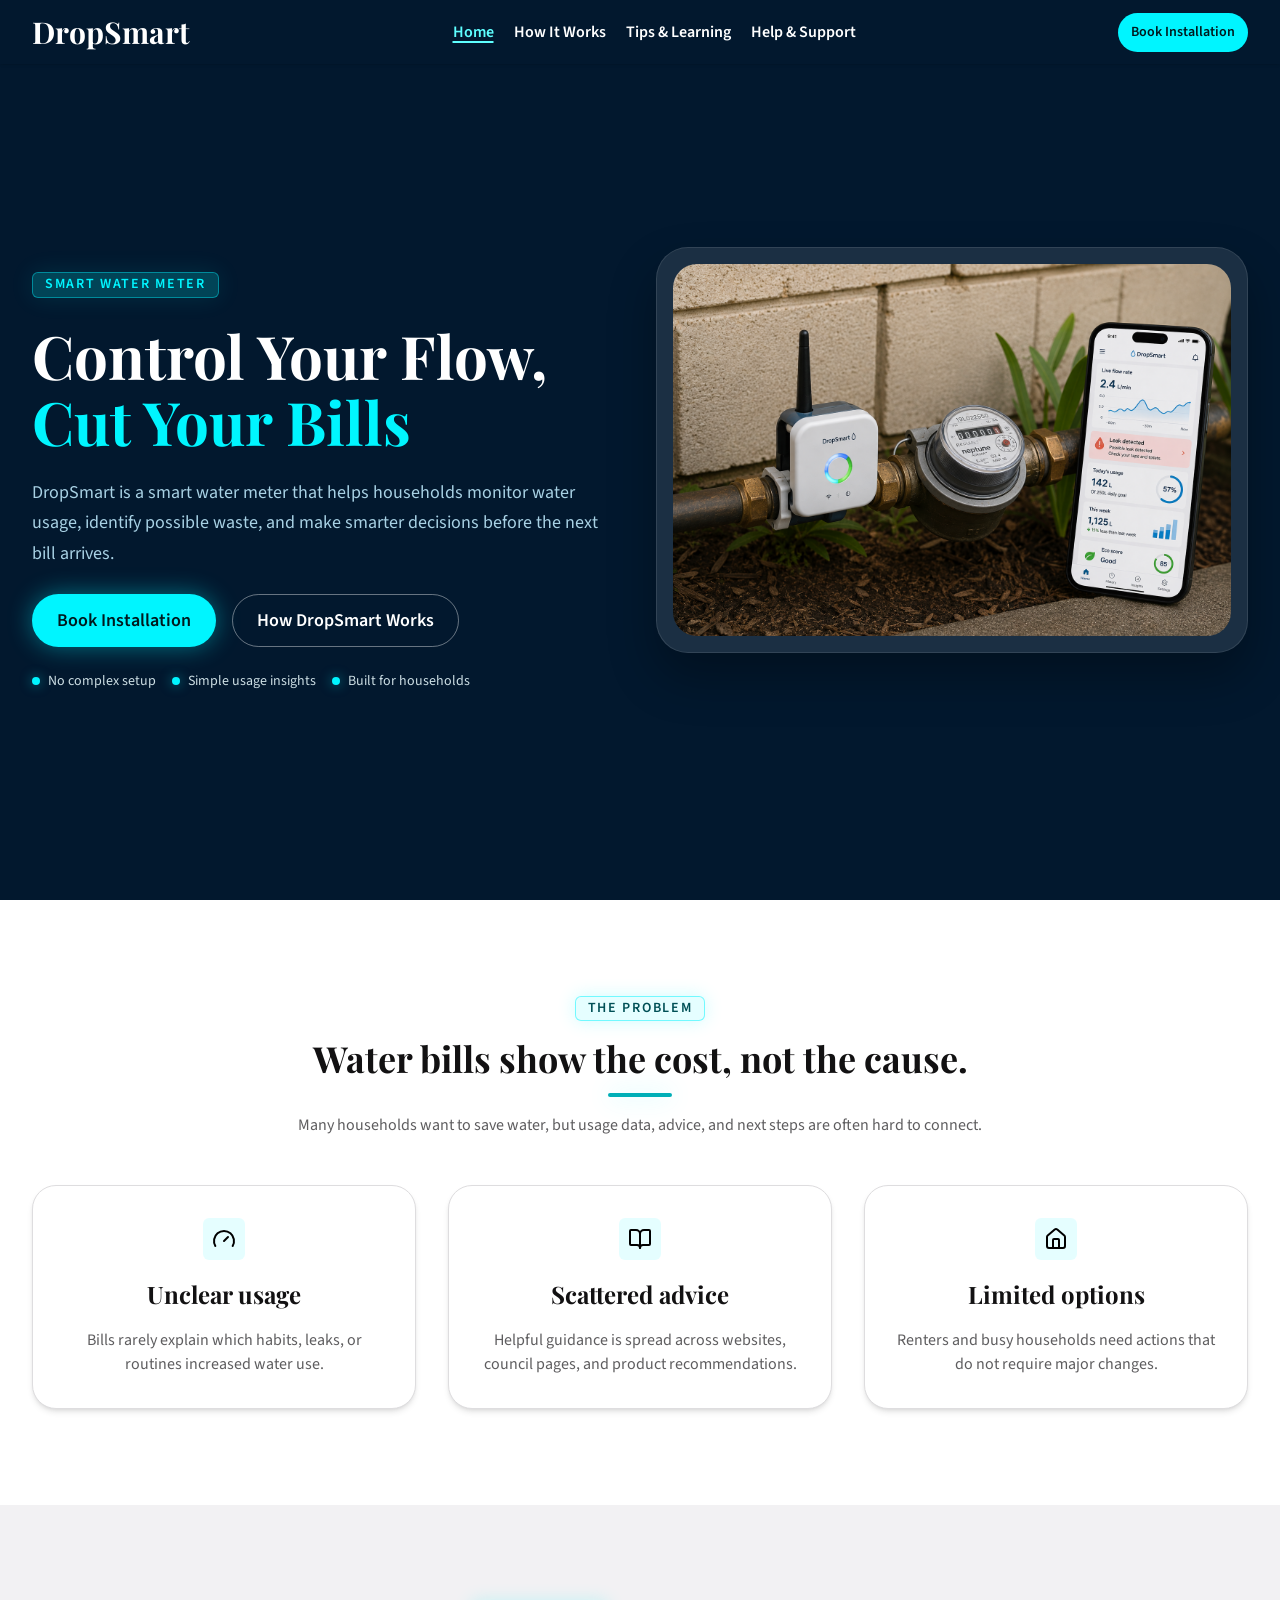
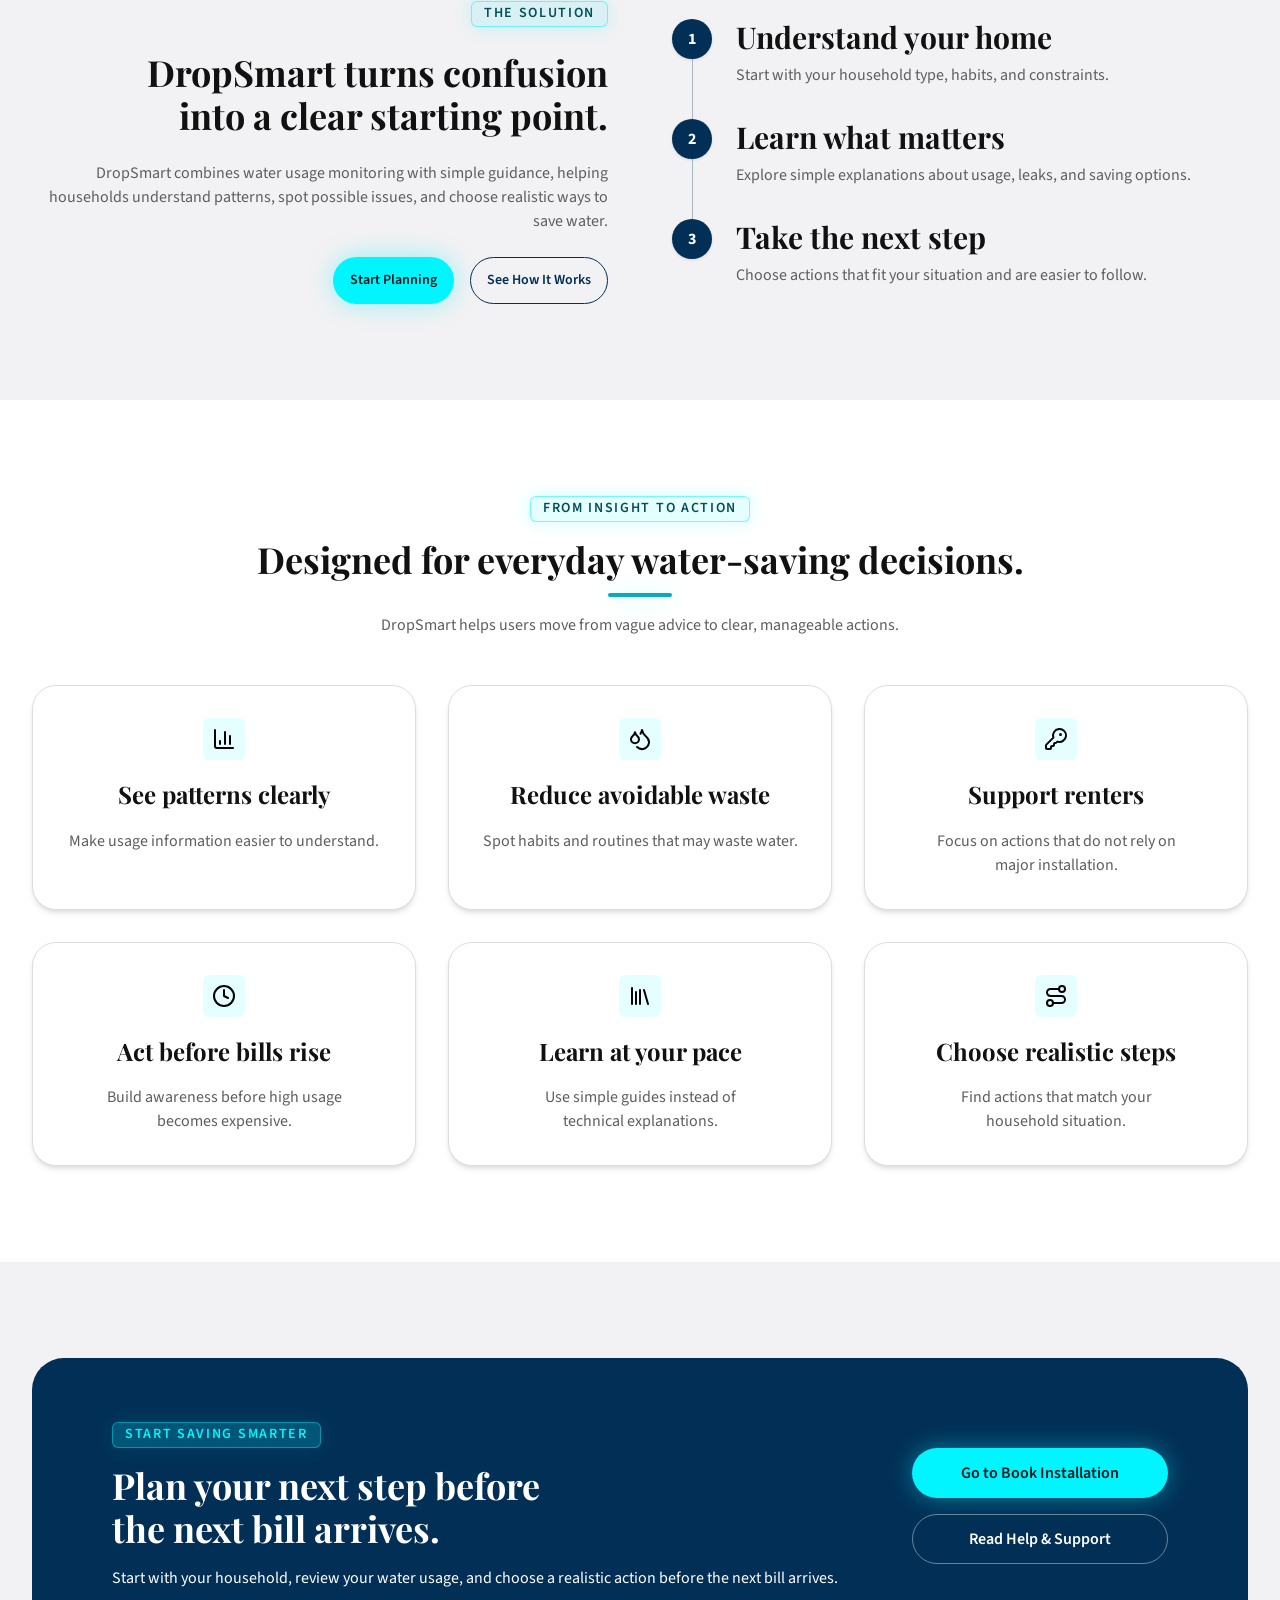
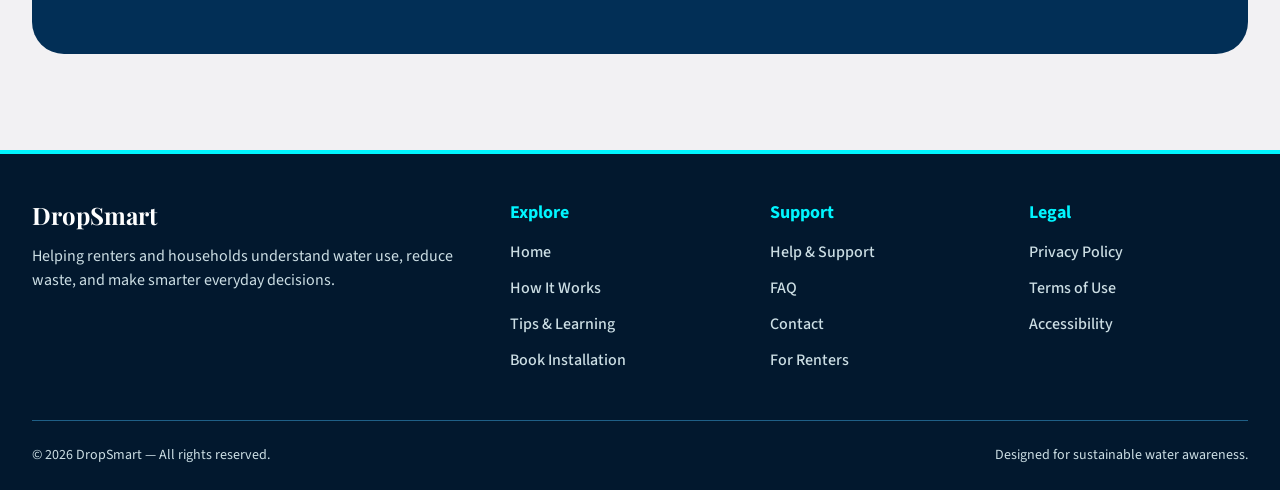
==== commit fc158f25: "Implement Pricing & Rebates panel: add structured sections, update icons, add grid.center utility, c" ====
--- a/index.html
+++ b/index.html
@@ -32,7 +32,7 @@
           </ul>
         </nav>
         <a class="cta btn accent xs pill pulse" href="./get-started/">
-          Get Started
+          Book Installation
         </a>
         <details class="mobile-menu">
           <summary class="focus-ring radius-md menu-toggle" aria-label="Open navigation menu">☰</summary>
@@ -44,9 +44,9 @@
           <li><a class="focus-ring spaced radius-sm nav-link" href="./how-it-works/">How It Works</a></li>
           <li><a class="focus-ring spaced radius-sm nav-link" href="./tips-learning/">Tips &amp; Learning</a></li>
           <li><a class="focus-ring spaced radius-sm nav-link" href="./help-support/">Help &amp; Support</a></li>
-          <li>
+            <li>
             <a class="cta btn accent pill pulse" href="./get-started/">
-              Get Started
+              Book Installation
             </a>
           </li>
         </ul>
@@ -72,10 +72,10 @@
             </p>
             <div class="hero-actions cluster">
               <a class="btn accent lg pill glow pulse" href="./get-started/">
-                Get Started
+                Book Installation
               </a>
               <a class="btn outline-inverse lg pill" href="./how-it-works/">
-                Learn More
+                How DropSmart Works
               </a>
             </div>
             <div class="hero-footnotes cluster dot-list text-body-sm">
@@ -307,7 +307,7 @@
             </p>
           </div>
           <div class="section-actions">
-            <a class="btn accent pill glow pulse" href="./get-started/">Go to Get Started</a>
+            <a class="btn accent pill glow pulse" href="./get-started/">Go to Book Installation</a>
             <a class="btn outline-inverse pill" href="./help-support/">Read Help &amp; Support</a>
           </div>
         </div>
@@ -335,7 +335,7 @@
             <li><a class="focus-ring spaced radius-sm footer-link" href="./">Home</a></li>
             <li><a class="focus-ring spaced radius-sm footer-link" href="./how-it-works/">How It Works</a></li>
             <li><a class="focus-ring spaced radius-sm footer-link" href="./tips-learning/">Tips &amp; Learning</a></li>
-            <li><a class="focus-ring spaced radius-sm footer-link" href="./get-started/">Get Started</a></li>
+            <li><a class="focus-ring spaced radius-sm footer-link" href="./get-started/">Book Installation</a></li>
           </ul>
         </nav>
         <nav class="footer-section" aria-label="Support">
@@ -373,4 +373,4 @@
   </footer>
 </body>
 
-</html>
+</html>
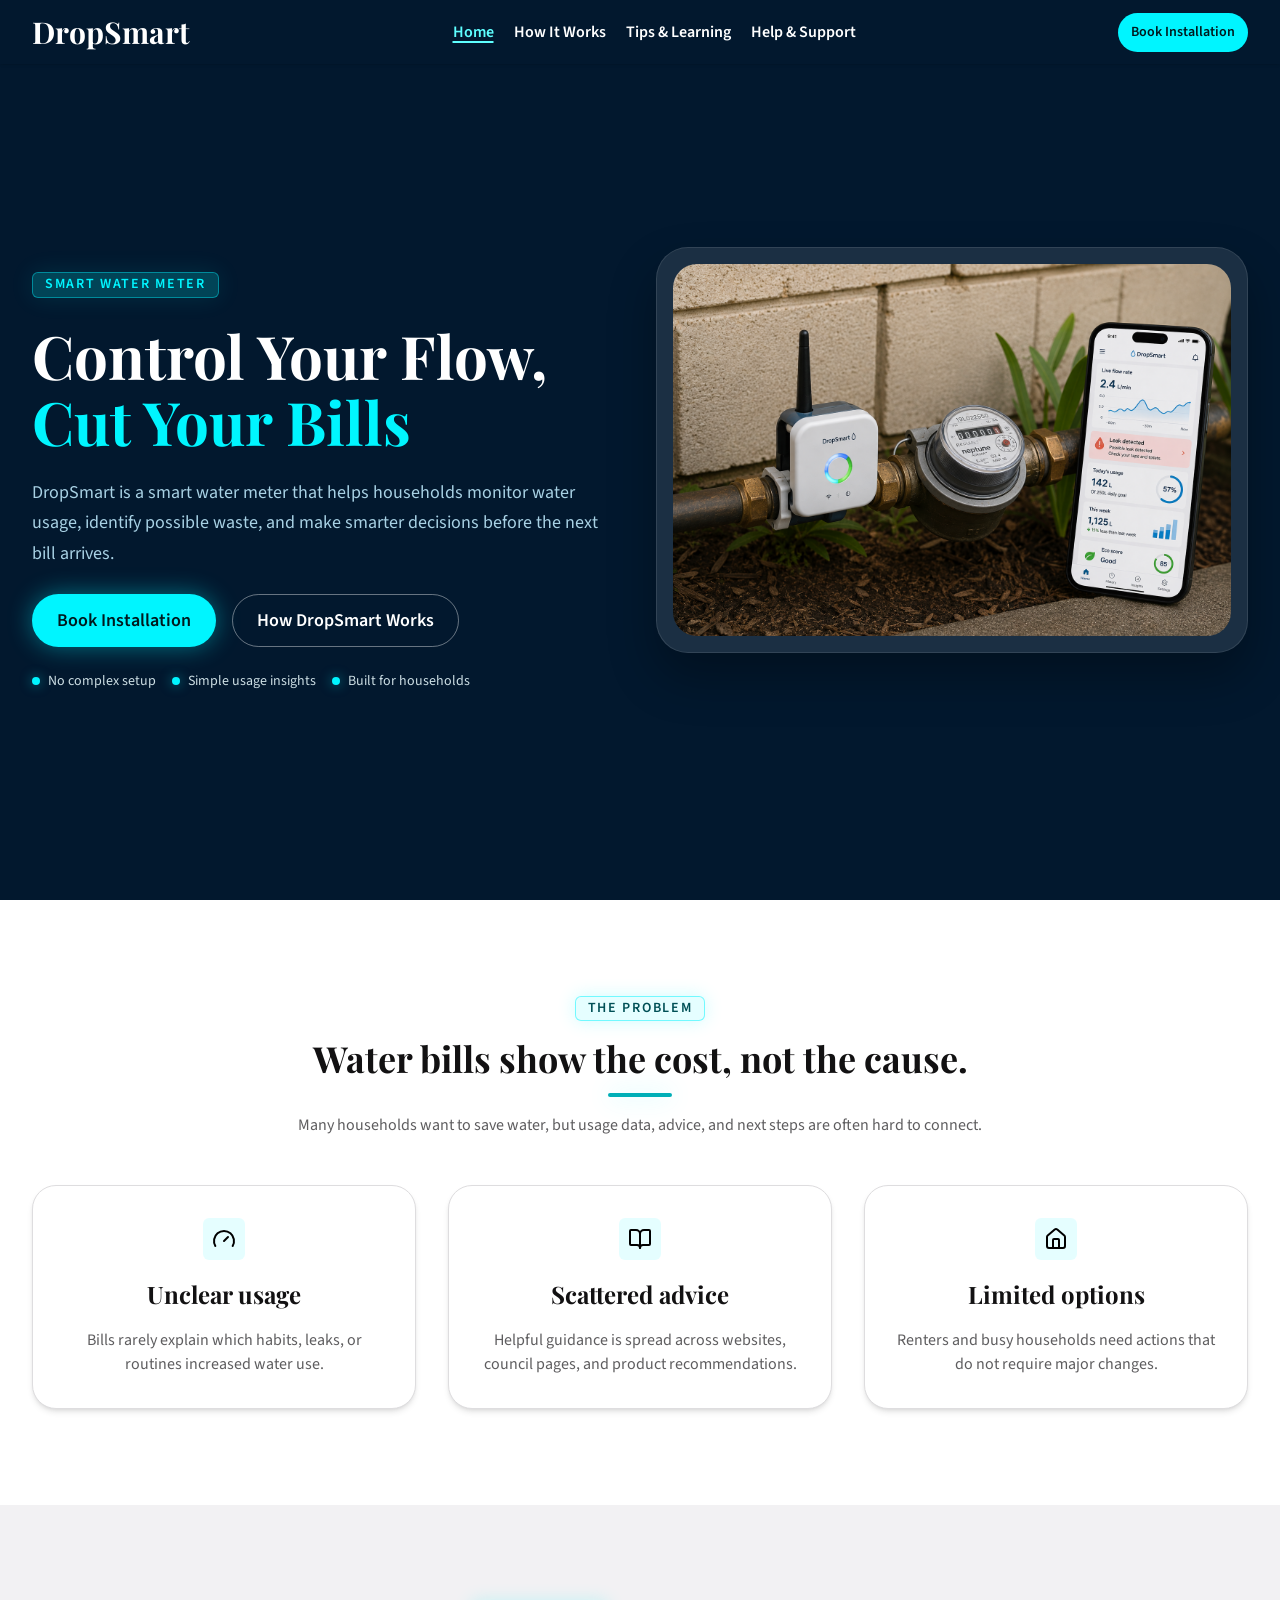
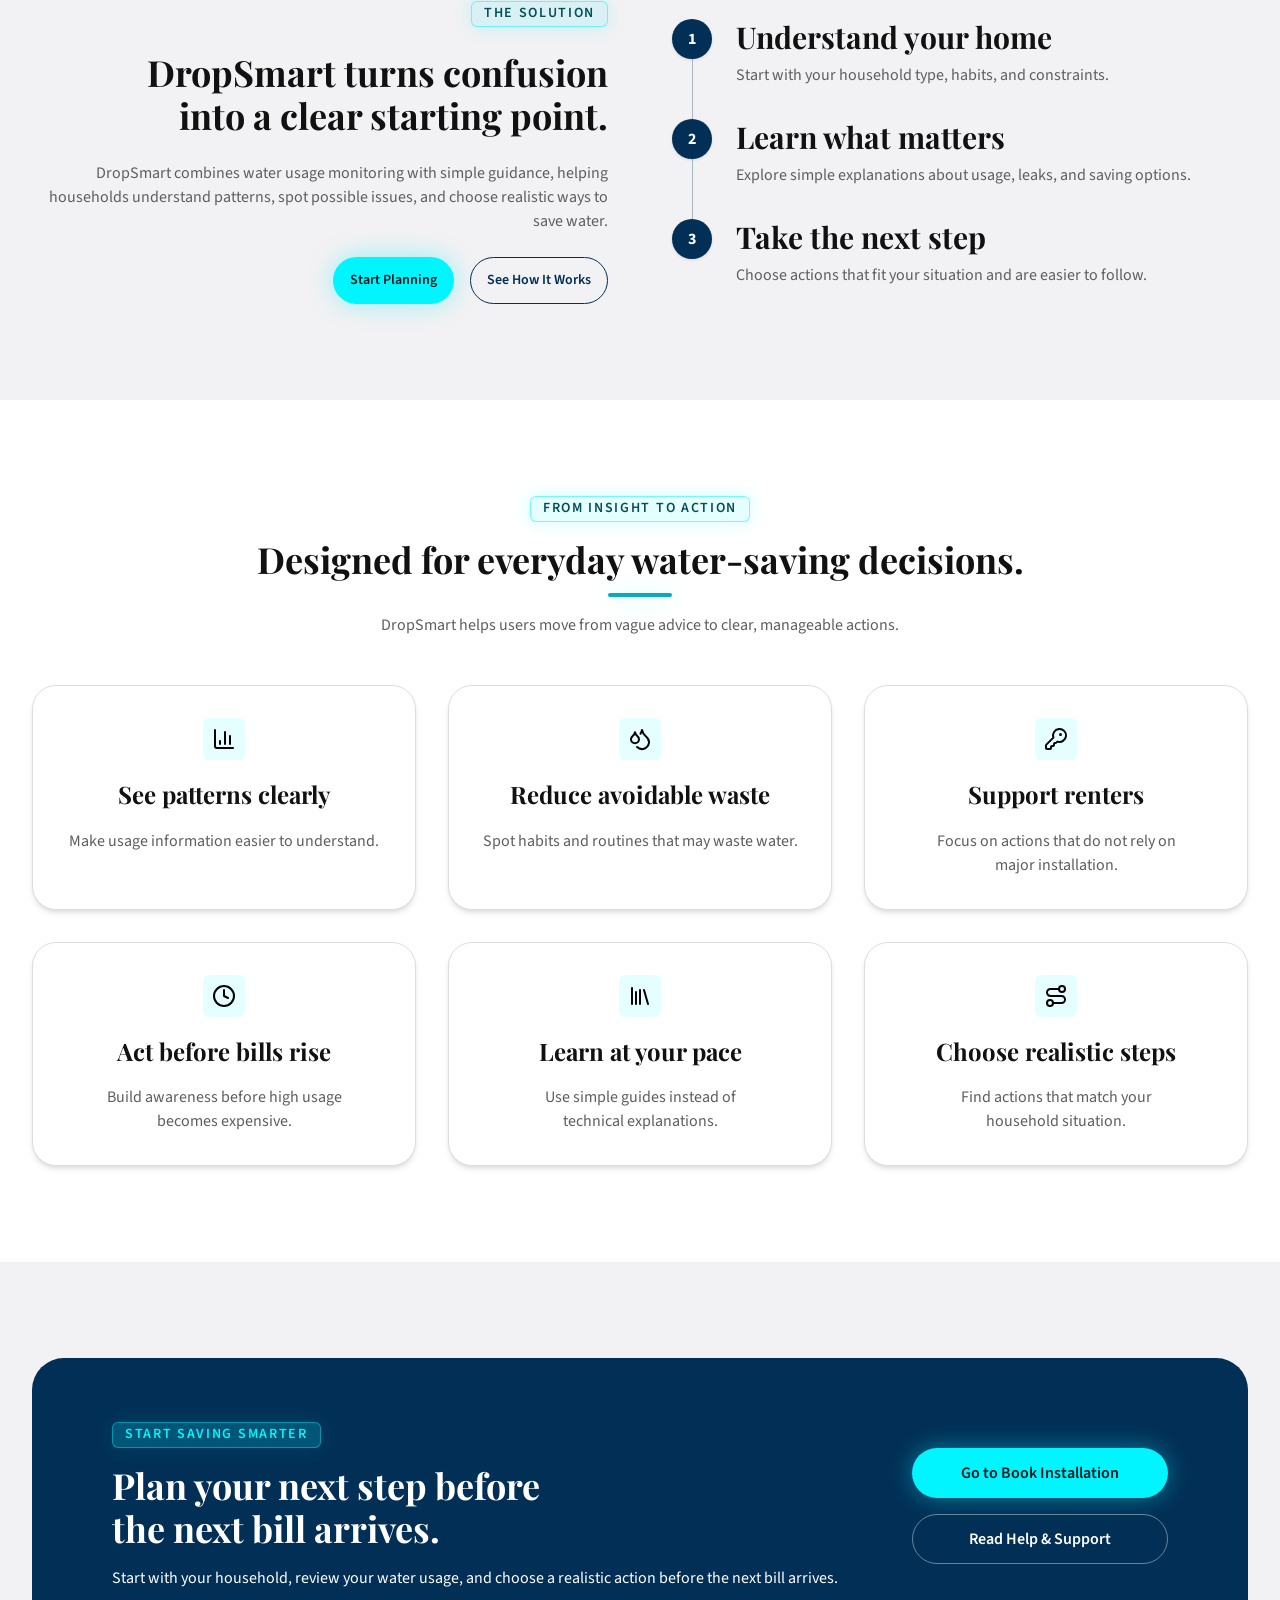
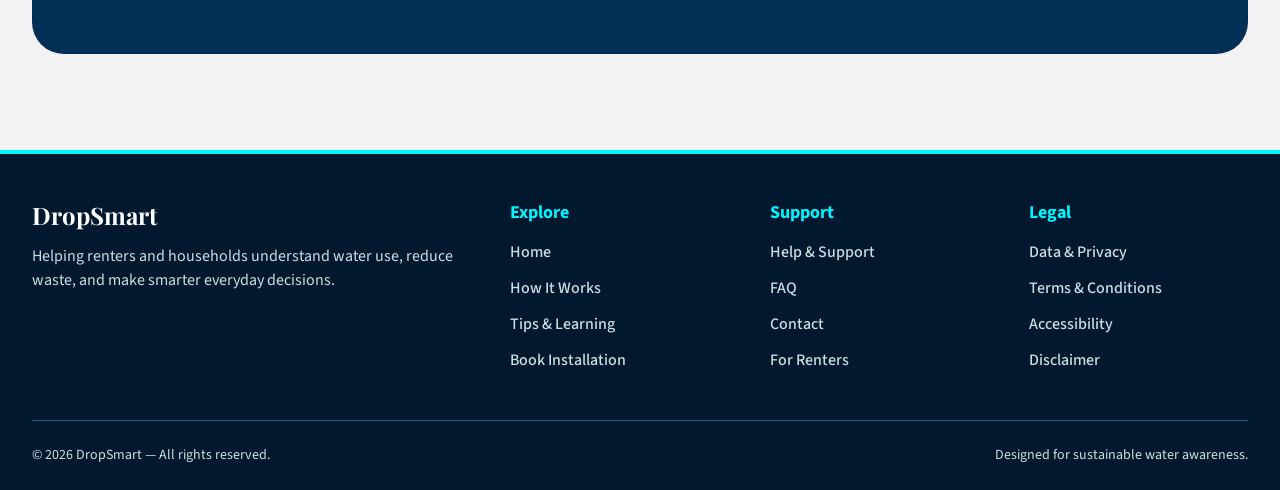
==== commit a1ef9867: "Remove Data tab and panel from Help & Support; update footers to use legal PDFs" ====
--- a/index.html
+++ b/index.html
@@ -44,7 +44,7 @@
           <li><a class="focus-ring spaced radius-sm nav-link" href="./how-it-works/">How It Works</a></li>
           <li><a class="focus-ring spaced radius-sm nav-link" href="./tips-learning/">Tips &amp; Learning</a></li>
           <li><a class="focus-ring spaced radius-sm nav-link" href="./help-support/">Help &amp; Support</a></li>
-            <li>
+          <li>
             <a class="cta btn accent pill pulse" href="./get-started/">
               Book Installation
             </a>
@@ -108,7 +108,7 @@
           </p>
         </div>
         <div class="grid three">
-          <article class="feature-card center card xl quiet interactive">
+          <article class="feature-card center card xl quiet">
             <div class="icon accent borderless shadowless">
               <img src="./assets/icons/gauge.svg" alt="" aria-hidden="true">
             </div>
@@ -118,7 +118,7 @@
               leaks, or routines increased water use.
             </p>
           </article>
-          <article class="feature-card center card xl quiet interactive">
+          <article class="feature-card center card xl quiet">
             <div class="icon accent borderless shadowless">
               <img src="./assets/icons/book-open.svg" alt="" aria-hidden="true">
             </div>
@@ -128,7 +128,7 @@
               council pages, and product recommendations.
             </p>
           </article>
-          <article class="feature-card center card xl quiet interactive">
+          <article class="feature-card center card xl quiet">
             <div class="icon accent borderless shadowless">
               <img src="./assets/icons/house.svg" alt="" aria-hidden="true">
             </div>
@@ -232,7 +232,7 @@
           </p>
         </div>
         <div class="grid three">
-          <article class="feature-card center card xl quiet interactive">
+          <article class="feature-card center card xl quiet">
             <div class="icon accent borderless shadowless">
               <img src="./assets/icons/chart-column.svg" alt="" aria-hidden="true">
             </div>
@@ -241,7 +241,7 @@
               Make usage information easier to understand.
             </p>
           </article>
-          <article class="feature-card center card xl quiet interactive">
+          <article class="feature-card center card xl quiet">
             <div class="icon accent borderless shadowless">
               <img src="./assets/icons/droplets.svg" alt="" aria-hidden="true">
             </div>
@@ -251,7 +251,7 @@
               that may waste water.
             </p>
           </article>
-          <article class="feature-card center card xl quiet interactive">
+          <article class="feature-card center card xl quiet">
             <div class="icon accent borderless shadowless">
               <img src="./assets/icons/key-round.svg" alt="" aria-hidden="true">
             </div>
@@ -261,7 +261,7 @@
               on major installation.
             </p>
           </article>
-          <article class="feature-card center card xl quiet interactive">
+          <article class="feature-card center card xl quiet">
             <div class="icon accent borderless shadowless">
               <img src="./assets/icons/clock.svg" alt="" aria-hidden="true">
             </div>
@@ -271,7 +271,7 @@
               becomes expensive.
             </p>
           </article>
-          <article class="feature-card center card xl quiet interactive">
+          <article class="feature-card center card xl quiet">
             <div class="icon accent borderless shadowless">
               <img src="./assets/icons/library.svg" alt="" aria-hidden="true">
             </div>
@@ -281,7 +281,7 @@
               of technical explanations.
             </p>
           </article>
-          <article class="feature-card center card xl quiet interactive">
+          <article class="feature-card center card xl quiet">
             <div class="icon accent borderless shadowless">
               <img src="./assets/icons/route.svg" alt="" aria-hidden="true">
             </div>
@@ -355,9 +355,14 @@
             Legal
           </h2>
           <ul class="footer-list">
-            <li><a class="focus-ring spaced radius-sm footer-link" href="#">Privacy Policy</a></li>
-            <li><a class="focus-ring spaced radius-sm footer-link" href="#">Terms of Use</a></li>
-            <li><a class="focus-ring spaced radius-sm footer-link" href="#">Accessibility</a></li>
+            <li><a class="focus-ring spaced radius-sm footer-link" href="./assets/docs/data-privacy.pdf" target="_blank"
+                rel="noopener">Data &amp; Privacy</a></li>
+            <li><a class="focus-ring spaced radius-sm footer-link" href="./assets/docs/terms-conditions.pdf"
+                target="_blank" rel="noopener">Terms &amp; Conditions</a></li>
+            <li><a class="focus-ring spaced radius-sm footer-link" href="./assets/docs/accessibility.pdf"
+                target="_blank" rel="noopener">Accessibility</a></li>
+            <li><a class="focus-ring spaced radius-sm footer-link" href="./assets/docs/disclaimer.pdf" target="_blank"
+                rel="noopener">Disclaimer</a></li>
           </ul>
         </nav>
       </div>
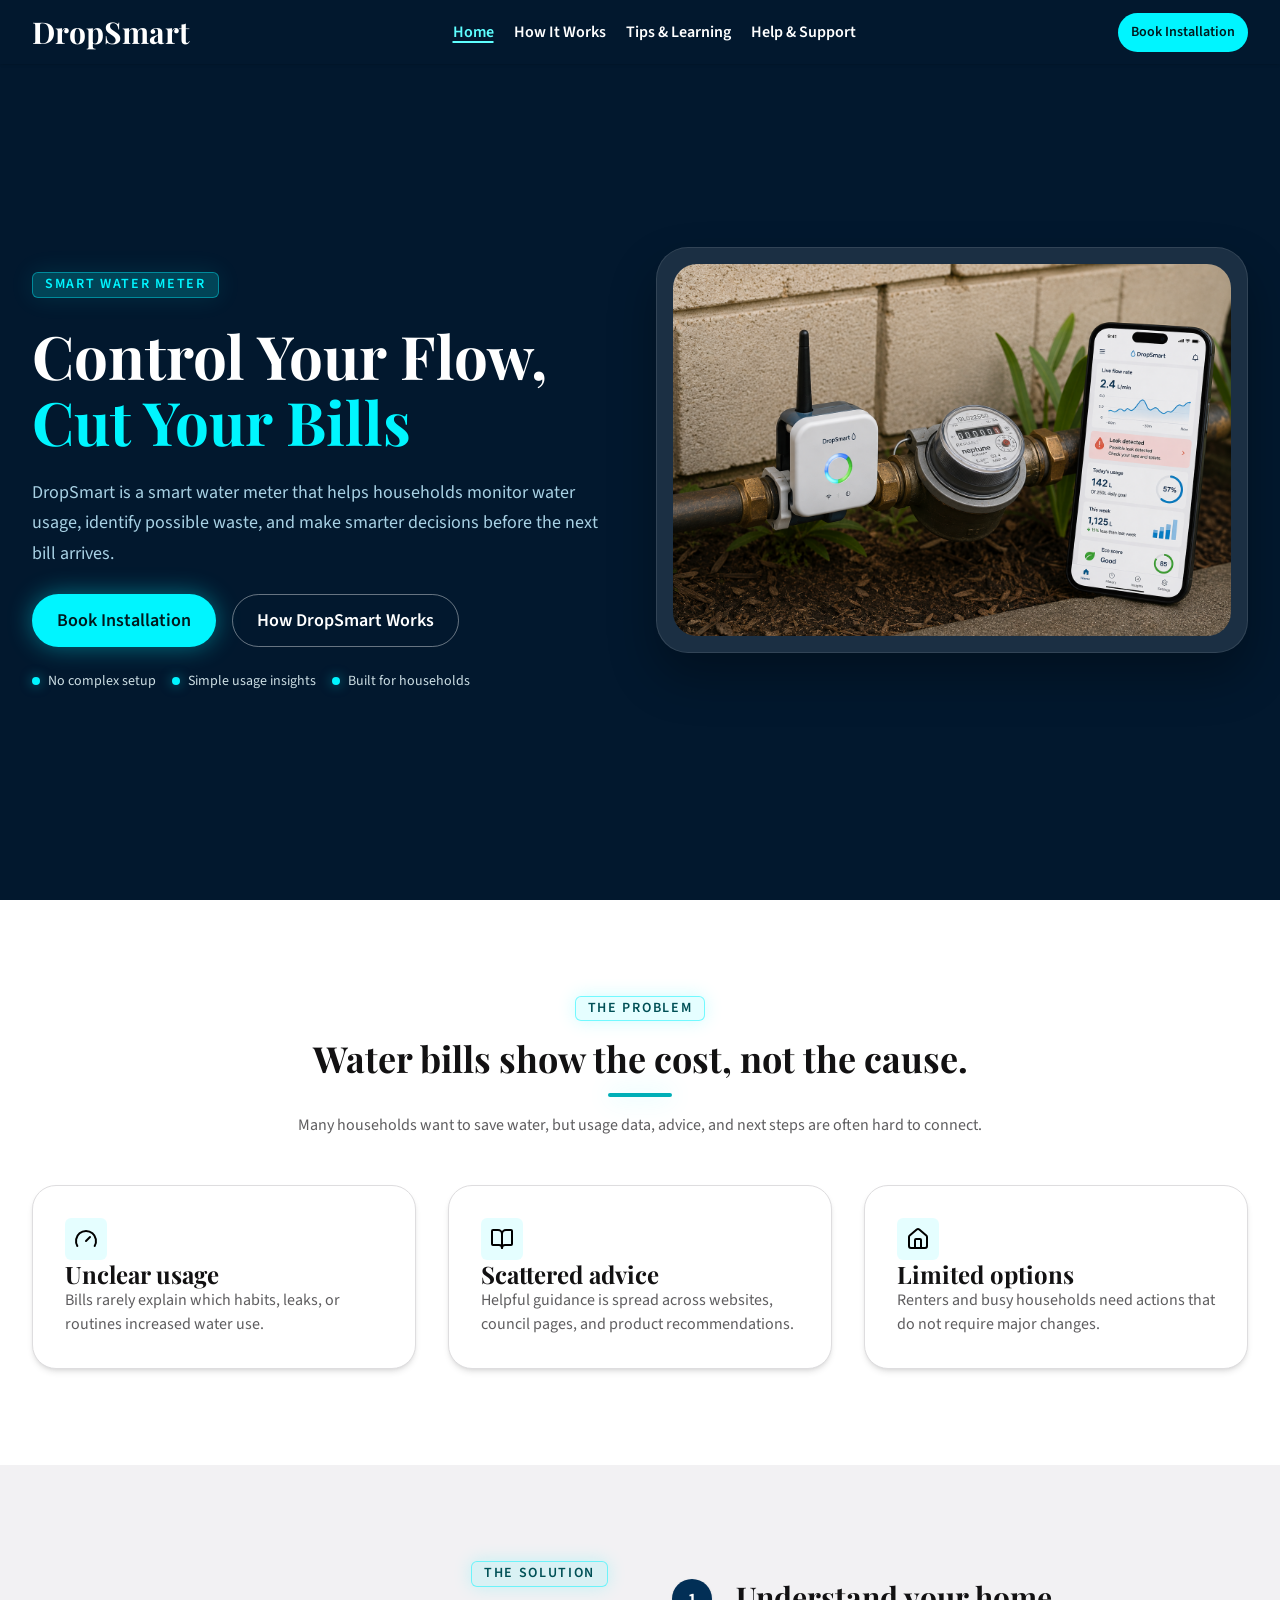
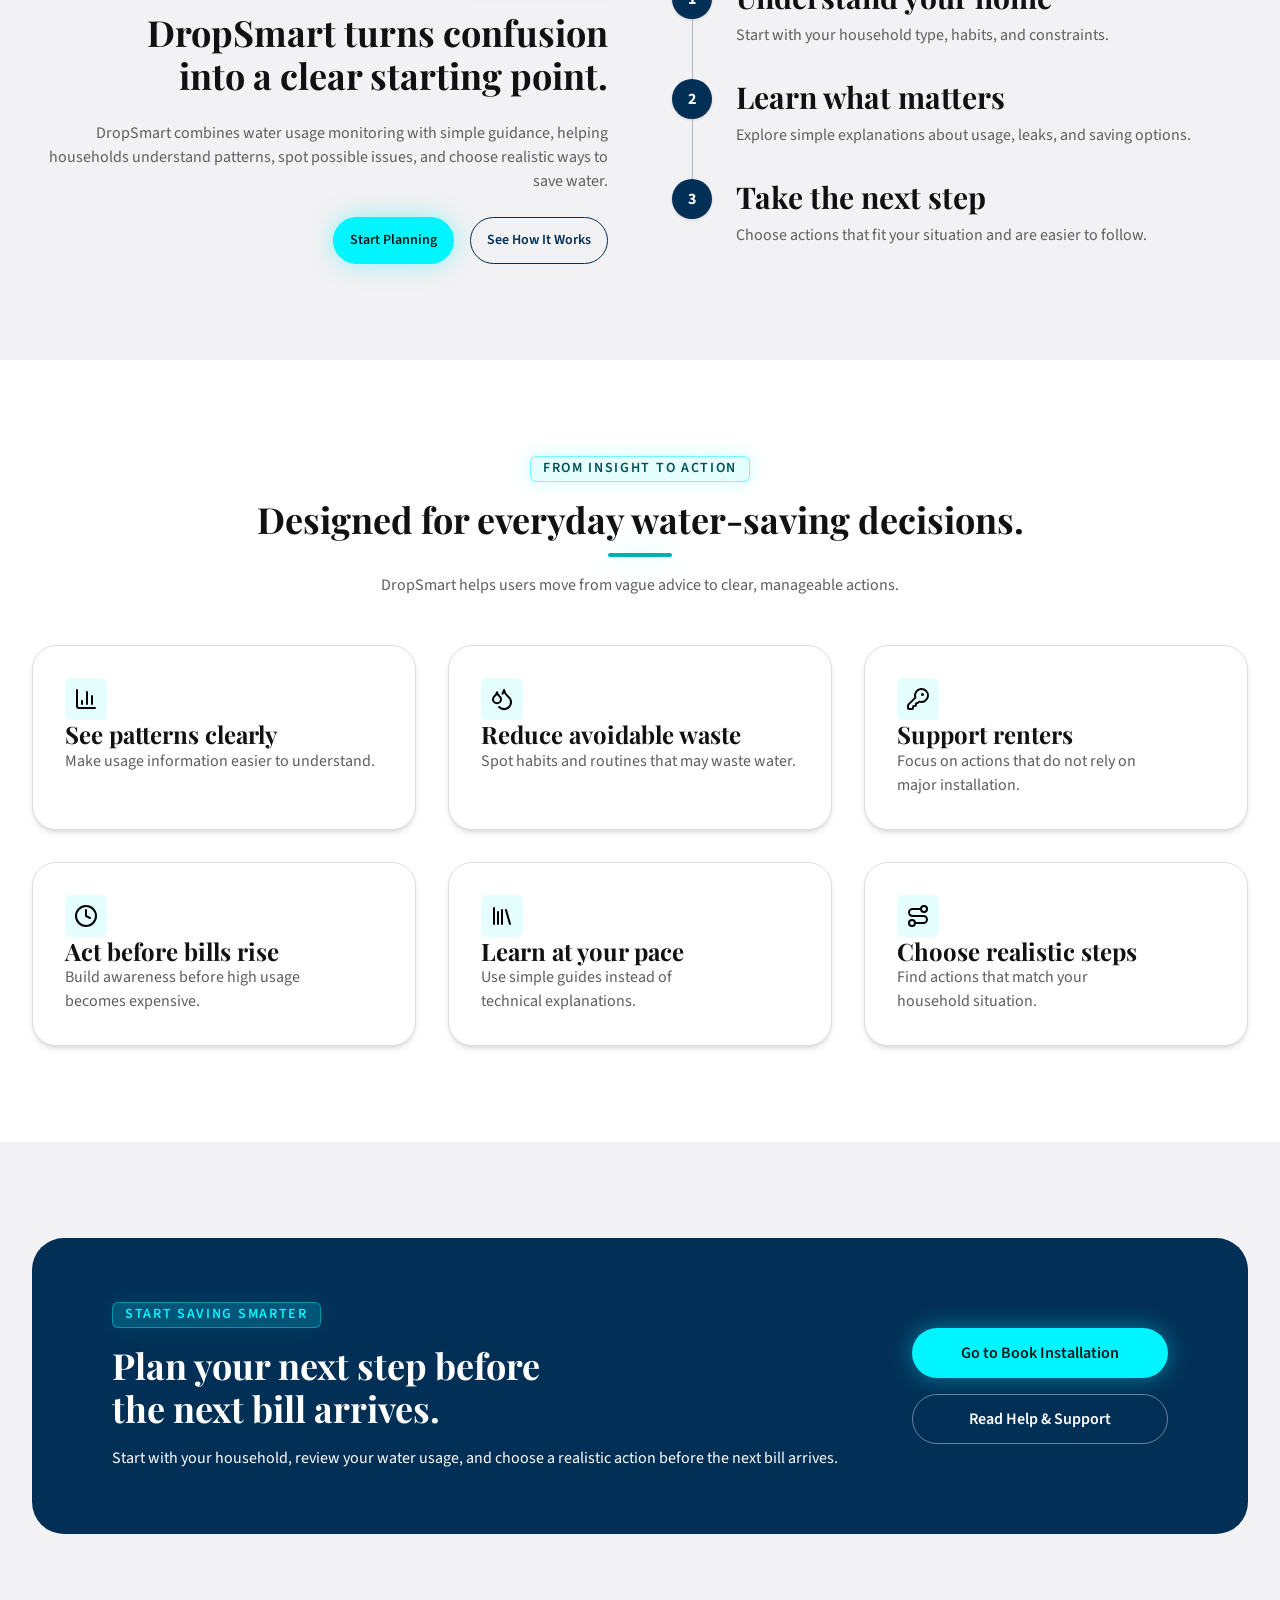
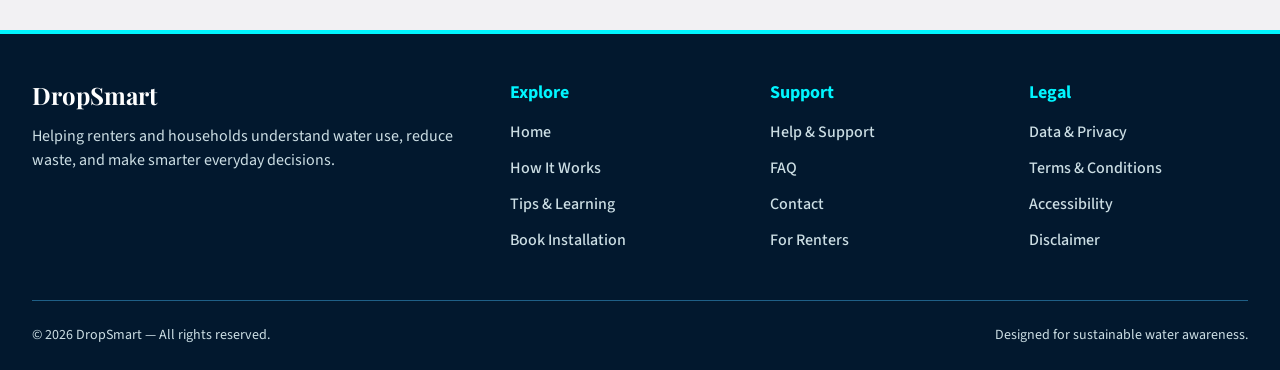
==== commit 35f8a0ba: "consolidate CSS component refactoring and add reusable layout patterns - Add items-divider layout co" ====
--- a/index.html
+++ b/index.html
@@ -85,7 +85,7 @@
             </div>
           </div>
           <div class="hero-media">
-            <div class="glass-frame">
+            <div class="card glass">
               <img src="./assets/images/landing-hero.png" alt="Smart water meter dashboard preview">
             </div>
           </div>
@@ -108,7 +108,7 @@
           </p>
         </div>
         <div class="grid three">
-          <article class="feature-card center card xl quiet">
+          <article class="featurecenter card xl quiet">
             <div class="icon accent borderless shadowless">
               <img src="./assets/icons/gauge.svg" alt="" aria-hidden="true">
             </div>
@@ -118,7 +118,7 @@
               leaks, or routines increased water use.
             </p>
           </article>
-          <article class="feature-card center card xl quiet">
+          <article class="featurecenter card xl quiet">
             <div class="icon accent borderless shadowless">
               <img src="./assets/icons/book-open.svg" alt="" aria-hidden="true">
             </div>
@@ -128,7 +128,7 @@
               council pages, and product recommendations.
             </p>
           </article>
-          <article class="feature-card center card xl quiet">
+          <article class="featurecenter card xl quiet">
             <div class="icon accent borderless shadowless">
               <img src="./assets/icons/house.svg" alt="" aria-hidden="true">
             </div>
@@ -232,7 +232,7 @@
           </p>
         </div>
         <div class="grid three">
-          <article class="feature-card center card xl quiet">
+          <article class="featurecenter card xl quiet">
             <div class="icon accent borderless shadowless">
               <img src="./assets/icons/chart-column.svg" alt="" aria-hidden="true">
             </div>
@@ -241,7 +241,7 @@
               Make usage information easier to understand.
             </p>
           </article>
-          <article class="feature-card center card xl quiet">
+          <article class="featurecenter card xl quiet">
             <div class="icon accent borderless shadowless">
               <img src="./assets/icons/droplets.svg" alt="" aria-hidden="true">
             </div>
@@ -251,7 +251,7 @@
               that may waste water.
             </p>
           </article>
-          <article class="feature-card center card xl quiet">
+          <article class="featurecenter card xl quiet">
             <div class="icon accent borderless shadowless">
               <img src="./assets/icons/key-round.svg" alt="" aria-hidden="true">
             </div>
@@ -261,7 +261,7 @@
               on major installation.
             </p>
           </article>
-          <article class="feature-card center card xl quiet">
+          <article class="featurecenter card xl quiet">
             <div class="icon accent borderless shadowless">
               <img src="./assets/icons/clock.svg" alt="" aria-hidden="true">
             </div>
@@ -271,7 +271,7 @@
               becomes expensive.
             </p>
           </article>
-          <article class="feature-card center card xl quiet">
+          <article class="featurecenter card xl quiet">
             <div class="icon accent borderless shadowless">
               <img src="./assets/icons/library.svg" alt="" aria-hidden="true">
             </div>
@@ -281,7 +281,7 @@
               of technical explanations.
             </p>
           </article>
-          <article class="feature-card center card xl quiet">
+          <article class="featurecenter card xl quiet">
             <div class="icon accent borderless shadowless">
               <img src="./assets/icons/route.svg" alt="" aria-hidden="true">
             </div>
--- a/css/styles.css
+++ b/css/styles.css
@@ -13,6 +13,7 @@
 @import "./layout/footer.css";
 @import "./layout/responsive.css";
 @import "./layout/sections.css";
+@import "./layout/items.css";
 @import "./components/logo.css";
 @import "./components/icon.css";
 @import "./components/badges.css";
